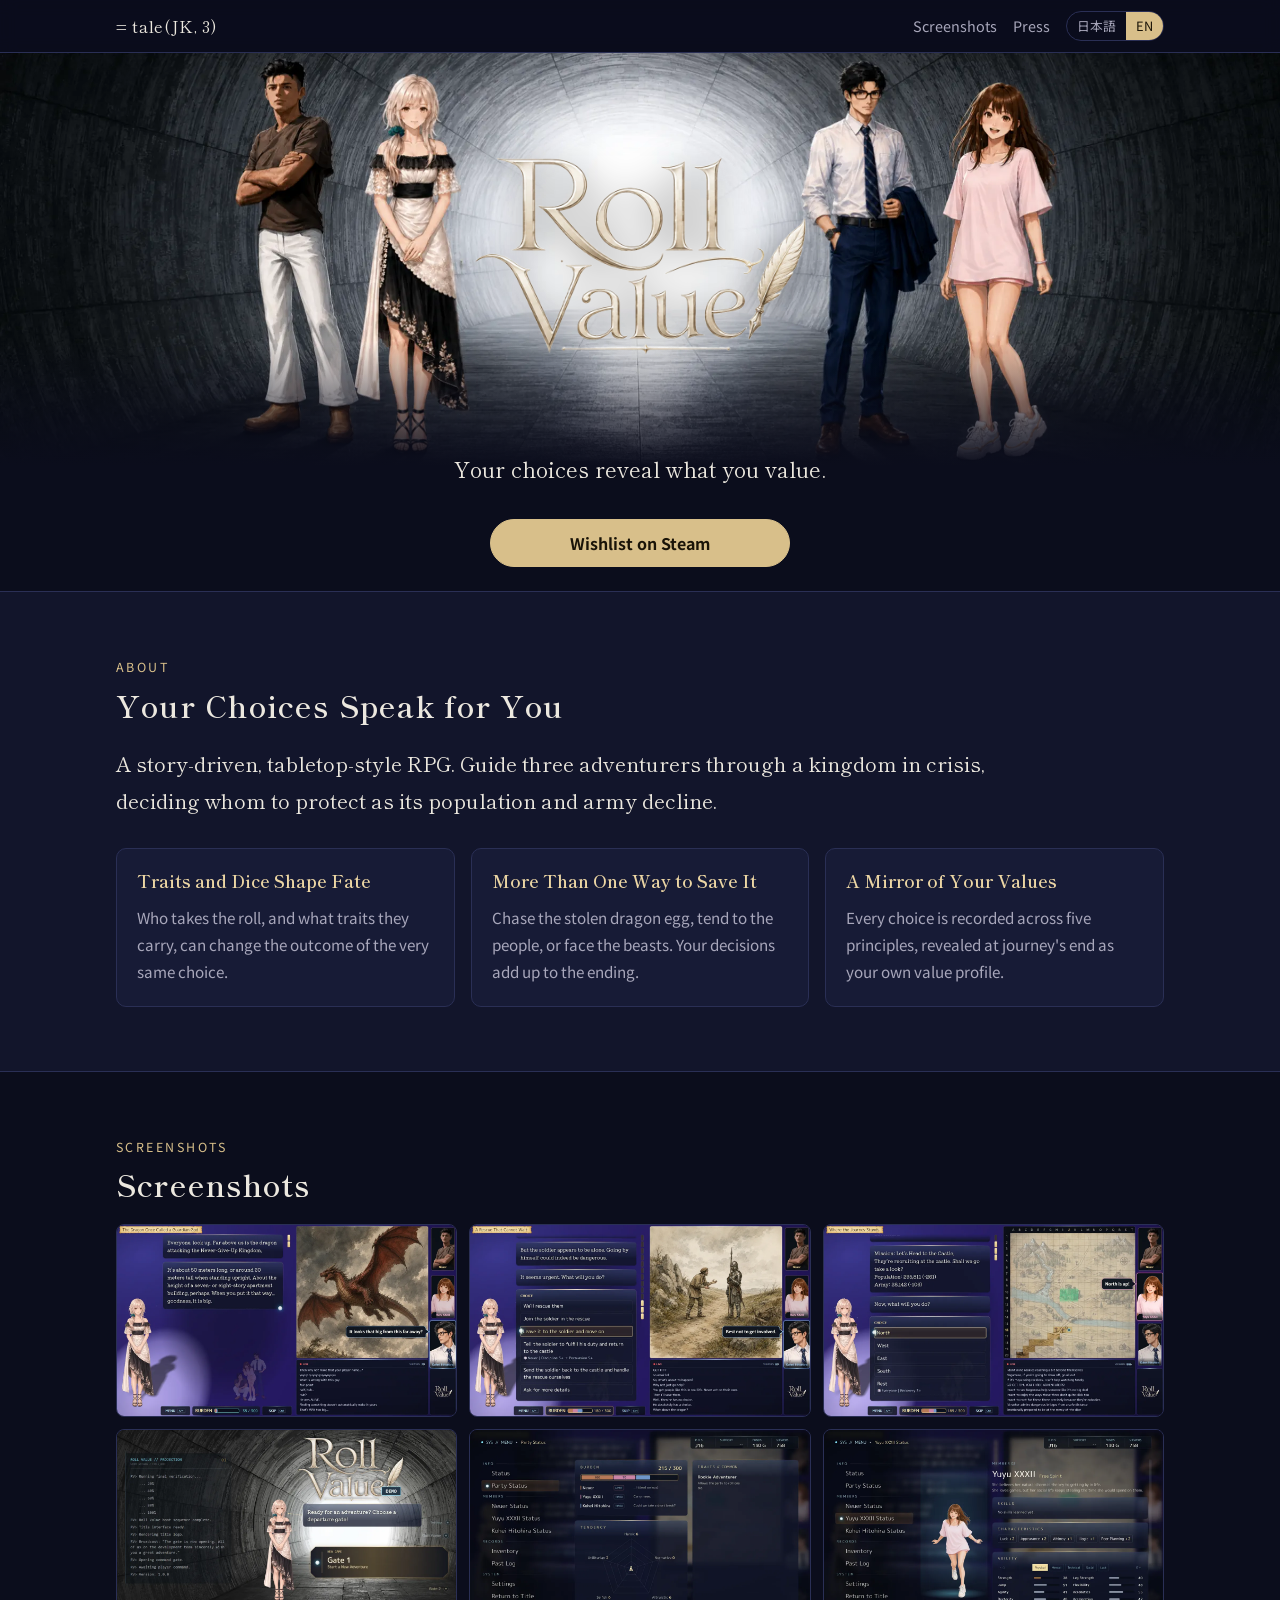
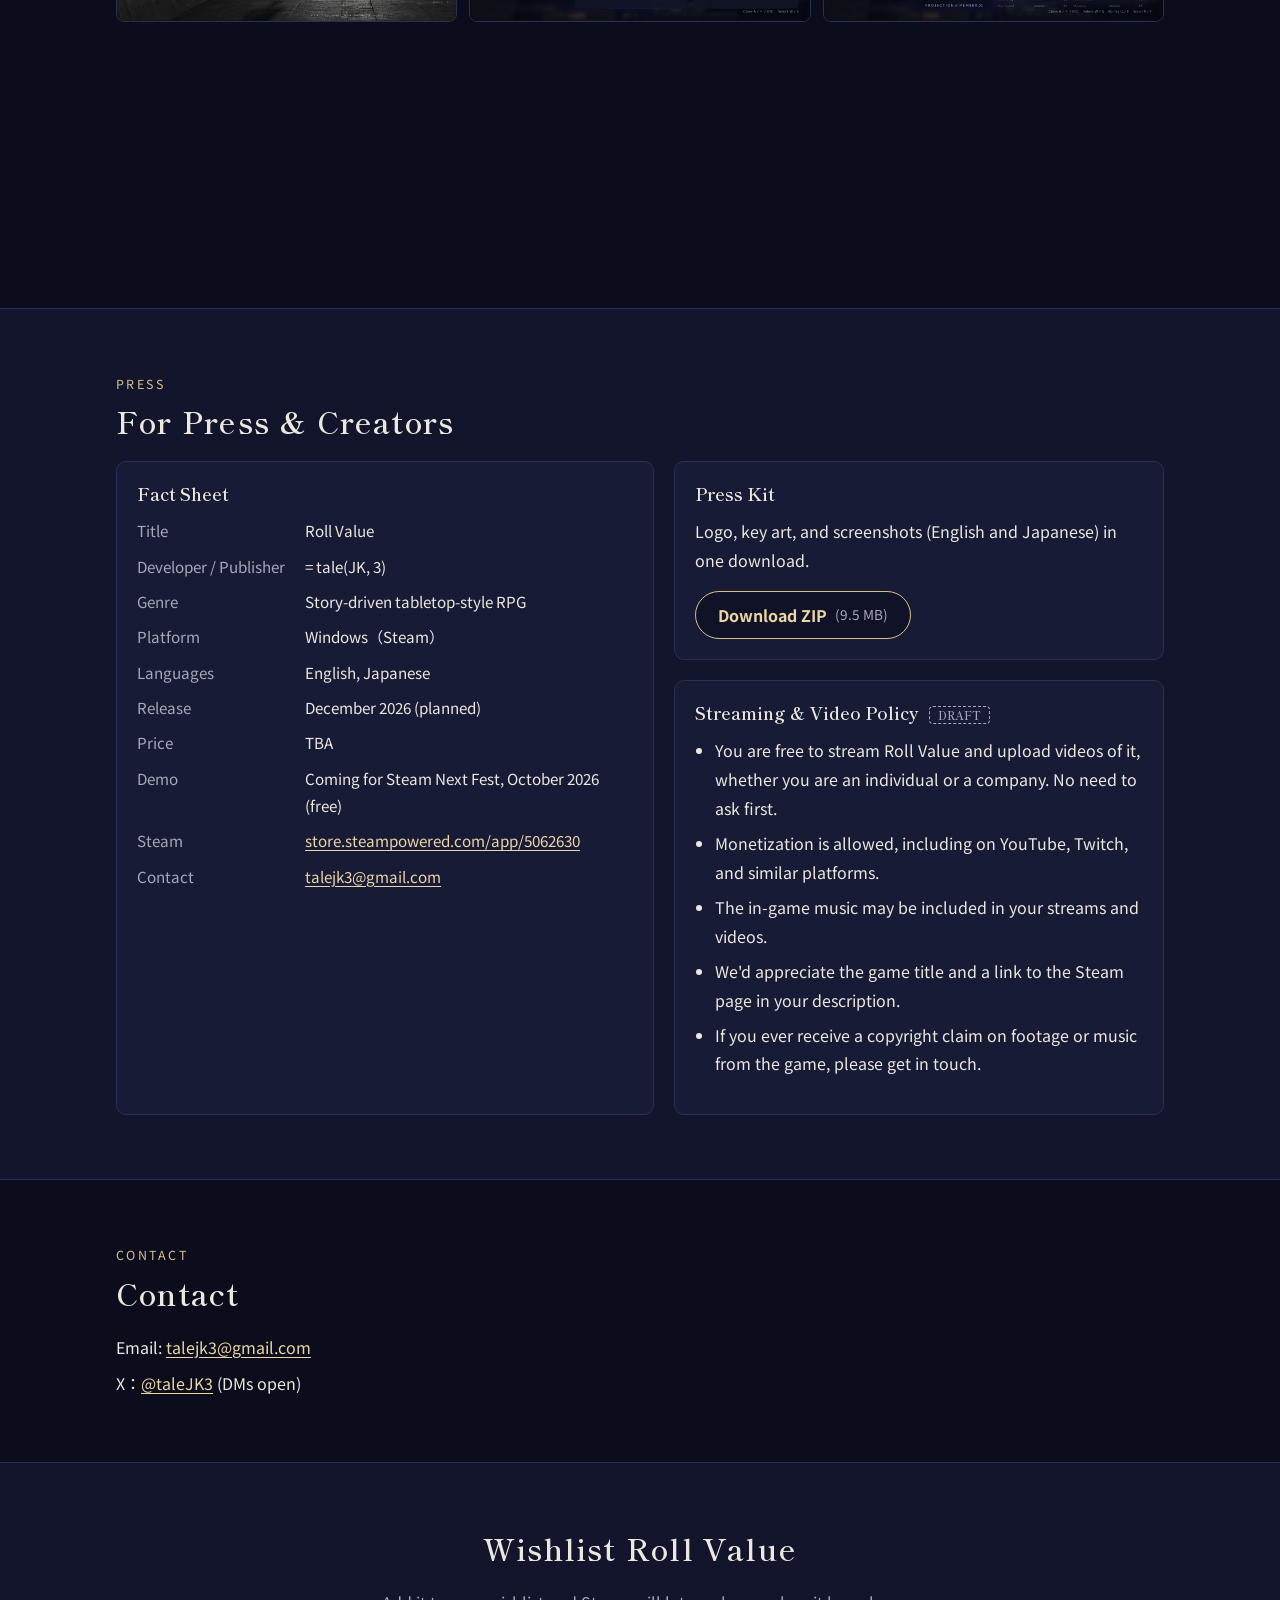
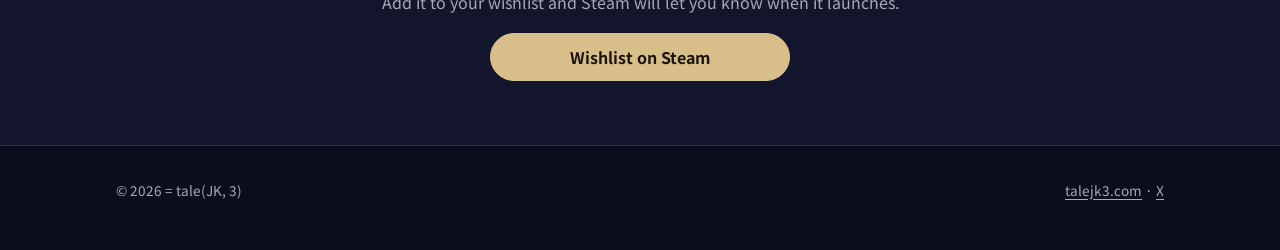
==== rollvalue/index.html @ a231488e "Add Roll Value page and turn the top page into a works index - /rollvalue/: hero with Steam CTAs (to" ====
<!doctype html>
<html lang="ja" data-lang="ja">
<head>
<meta charset="utf-8">
<meta name="viewport" content="width=device-width,initial-scale=1">
<title>Roll Value｜= tale(JK, 3)</title>
<meta name="description" content="選択は、あなたの価値観を映し出す。危機に瀕した王国で3人の冒険者を導く、物語重視のテーブルトップ風RPG。Steamでウィッシュリスト受付中。">
<link rel="canonical" href="https://talejk3.com/rollvalue/">

<link rel="icon" type="image/png" sizes="32x32" href="/favicon-32.png">
<link rel="icon" type="image/png" sizes="16x16" href="/favicon-16.png">

<meta property="og:title" content="Roll Value">
<meta property="og:description" content="選択は、あなたの価値観を映し出す。危機に瀕した王国で3人の冒険者を導く、物語重視のテーブルトップ風RPG。Steamでウィッシュリスト受付中。">
<meta property="og:type" content="website">
<meta property="og:url" content="https://talejk3.com/rollvalue/">
<meta property="og:site_name" content="= tale(JK, 3)">
<meta property="og:image" content="https://talejk3.com/rollvalue/img/og-rollvalue.jpg">
<meta property="og:image:width" content="1200">
<meta property="og:image:height" content="630">
<meta property="og:image:alt" content="Roll Value キーアート">
<meta property="og:locale" content="ja_JP">
<meta property="og:locale:alternate" content="en_US">
<meta name="twitter:card" content="summary_large_image">
<meta name="twitter:site" content="@taleJK3">
<meta name="twitter:image" content="https://talejk3.com/rollvalue/img/og-rollvalue.jpg">

<link rel="preconnect" href="https://fonts.googleapis.com">
<link rel="preconnect" href="https://fonts.gstatic.com" crossorigin>
<link rel="stylesheet" href="https://fonts.googleapis.com/css2?family=Noto+Sans+JP:wght@400;700&family=Shippori+Mincho:wght@600&display=swap">
<link rel="stylesheet" href="/assets/site.css">

<!-- ===== 変わりうる値はここだけで管理する ===== -->
<script>
window.SITE = {
  title: { ja: "Roll Value｜= tale(JK, 3)", en: "Roll Value | = tale(JK, 3)" },
  links: {
    steam: "https://store.steampowered.com/app/5062630/?utm_source=talejk3&utm_medium=web",
    widget: { ja: "https://store.steampowered.com/widget/5062630/?l=japanese", en: "https://store.steampowered.com/widget/5062630/?l=english" },
    x: "https://x.com/taleJK3",
    mail: "mailto:talejk3@gmail.com",
    presskit: "/rollvalue/presskit/RollValue_presskit.zip"
  },
  email: "talejk3@gmail.com",
  // 体験版をSteamで公開したら true にする（ボタンと案内文が切り替わる）
  demoLive: false,
  // Steam Next フェス（終了時刻を過ぎるとフェスの案内は自動で隠れる）
  fest: { start: "2026-10-19T10:00:00-07:00", end: "2026-10-26T10:00:00-07:00" },
  facts: {
    release: { ja: "2026年12月予定", en: "December 2026 (planned)" },
    price: { ja: "未定", en: "TBA" }
  }
};
</script>
<script src="/assets/site.js"></script>

<style>
  /* ---- ヒーロー ---- */
  .hero { position: relative; background: var(--bg); }
  .hero-art { position: relative; display: block; }
  .hero-art picture img { width: 100%; aspect-ratio: 1232 / 706; object-fit: cover; }
  .hero-art::after {
    content: ""; position: absolute; inset: auto 0 0 0; height: 30%;
    background: linear-gradient(to bottom, rgba(11,13,28,0), var(--bg));
    pointer-events: none;
  }
  .hero-logo { display: none; }
  .hero-body { position: relative; text-align: center; padding: 8px 0 24px; background: var(--bg); }
  .hero-tagline { font-family: var(--font-serif); font-size: clamp(1.05rem, .95rem + .6vw, 1.35rem); margin-bottom: 1.4em; }
  .hero-note { margin-top: 18px; font-size: .9rem; color: var(--muted); }
  .hero-note strong { color: var(--gold-strong); font-weight: 700; }

  @media (min-width: 760px) {
    .hero-art picture img { aspect-ratio: 3840 / 1240; }
    .hero-logo {
      display: block; position: absolute; left: 50%; top: 50%;
      width: min(26%, 340px); transform: translate(-50%, -52%);
      filter: drop-shadow(0 4px 18px rgba(0,0,0,.45));
    }
    .hero-body { margin-top: -24px; background: transparent; }
  }

  .hero + .section { padding-top: 8px; }

  /* ---- フェス ---- */
  .fest {
    display: grid; gap: 8px 24px; align-items: center;
    border: 1px solid var(--gold); background: linear-gradient(135deg, #1d2145, #141834);
  }
  @media (min-width: 760px) { .fest { grid-template-columns: 1fr auto; padding: 28px 32px; } }
  .fest h2 { margin-bottom: .2em; }
  .fest p { margin: 0; color: var(--muted); }
  .fest-period { color: var(--text) !important; font-weight: 700; font-size: 1.05rem; }
  .fest-badge {
    display: inline-block; font-size: .75rem; font-weight: 700; letter-spacing: .1em;
    padding: 0 10px; border-radius: 999px; background: var(--gold); color: var(--on-gold); margin-bottom: 6px;
  }
  .fest-badge[data-when] { display: none; }
  :root[data-fest="upcoming"] .fest-badge[data-when="upcoming"],
  :root[data-fest="live"] .fest-badge[data-when="live"] { display: inline-block; }

  /* ---- 特徴 ---- */
  .lead { font-family: var(--font-serif); font-size: clamp(1.1rem, 1rem + .5vw, 1.3rem); max-width: 46em; }
  .features { display: grid; gap: 16px; grid-template-columns: repeat(auto-fit, minmax(min(100%, 240px), 1fr)); margin-top: 28px; }
  .features h3 { color: var(--gold-strong); }
  .features p { margin: 0; color: var(--muted); font-size: .95rem; }

  /* ---- スクリーンショット ---- */
  .shots { display: grid; gap: 12px; grid-template-columns: repeat(auto-fill, minmax(min(100%, 300px), 1fr)); }
  .shots a { display: block; border-radius: 8px; overflow: hidden; border: 1px solid var(--line); }
  .shots a:hover { border-color: var(--gold); }
  .shots img { width: 100%; aspect-ratio: 16 / 9; object-fit: cover; }

  .widget { margin-top: 32px; }
  /* color-scheme を揃えないと、ダークなページでは iframe の背景が白く塗られる（角と下の白） */
  .widget iframe { display: block; width: 100%; max-width: 646px; height: 190px; border: 0; margin: 0 auto; color-scheme: normal; }
  /* Steamウィジェットは幅が固定で、スマホ幅では中で横スクロールになるため出さない（CTAで代替） */
  @media (max-width: 645px) { .widget { display: none; } }

  /* ---- プレス ---- */
  .press-grid { display: grid; gap: 20px; }
  @media (min-width: 900px) { .press-grid { grid-template-columns: 1.1fr 1fr; } }
  .facts { display: grid; grid-template-columns: max-content 1fr; gap: 8px 20px; margin: 0; font-size: .95rem; }
  .facts dt { color: var(--muted); }
  .facts dd { margin: 0; overflow-wrap: anywhere; }
  .guidelines ul { margin: 0 0 1em; padding-left: 1.2em; }
  .guidelines li { margin-bottom: .4em; }
  .draft-badge { font-size: .7rem; border: 1px dashed var(--muted); color: var(--muted); padding: 0 8px; border-radius: 4px; vertical-align: middle; margin-left: 6px; }
  .kit-size { color: var(--muted); font-size: .85rem; font-weight: 400; }
  .press-card h3 { margin-top: 0; }
  .press-card + .press-card { margin-top: 20px; }

  .contact-list { list-style: none; padding: 0; margin: 0; display: grid; gap: 8px; }

  .final-cta { text-align: center; }
  .final-cta p { color: var(--muted); }
</style>
</head>

<body>

<header class="site-header">
  <div class="wrap">
    <a class="brand" href="/">= tale(JK, 3)</a>
    <nav class="header-nav" aria-label="Page">
      <a class="nav-link" href="#screenshots"><span lang="ja">スクリーンショット</span><span lang="en">Screenshots</span></a>
      <a class="nav-link" href="#press"><span lang="ja">プレス</span><span lang="en">Press</span></a>
      <span class="lang-switch" role="group" aria-label="Language">
        <button type="button" data-set-lang="ja" aria-pressed="true">日本語</button>
        <button type="button" data-set-lang="en" aria-pressed="false">EN</button>
      </span>
    </nav>
  </div>
</header>

<main>

  <!-- ===== ヒーロー＋上部CTA ===== -->
  <section class="hero" aria-labelledby="title">
    <div class="hero-art">
      <picture>
        <source media="(min-width: 760px)" srcset="img/hero-2400.webp" width="2400" height="775">
        <img src="img/capsule.webp" width="1232" height="706" alt="" fetchpriority="high">
      </picture>
      <img class="hero-logo" src="img/logo.webp" width="800" height="480" alt="">
    </div>
    <div class="hero-body">
      <div class="wrap">
        <h1 id="title" class="visually-hidden">Roll Value</h1>
        <p class="hero-tagline">
          <span lang="ja">選択は、あなたの価値観を映し出す。</span>
          <span lang="en">Your choices reveal what you value.</span>
        </p>
        <div class="btn-row">
          <a class="btn btn-primary demo-live" href="https://store.steampowered.com/app/5062630/" data-href="links.steam" target="_blank" rel="noopener">
            <span lang="ja">体験版を今すぐプレイ</span><span lang="en">Play the Free Demo</span>
          </a>
          <a class="btn btn-secondary btn-wishlist" href="https://store.steampowered.com/app/5062630/" data-href="links.steam" target="_blank" rel="noopener">
            <span lang="ja">ウィッシュリストに追加</span><span lang="en">Wishlist on Steam</span>
          </a>
        </div>
        <p class="hero-note" data-fest>
          <strong>Steam Next Fest</strong><span lang="ja"> に参加します：</span><span lang="en">: </span><span data-fest-period></span>
        </p>
      </div>
    </div>
  </section>

  <!-- ===== Steam Next フェス ===== -->
  <section class="section" data-fest aria-labelledby="fest-title">
    <div class="wrap">
      <div class="card fest">
        <div>
          <span class="fest-badge" data-when="upcoming"><span lang="ja">開催予定</span><span lang="en">COMING UP</span></span>
          <span class="fest-badge" data-when="live"><span lang="ja">開催中</span><span lang="en">LIVE NOW</span></span>
          <h2 id="fest-title">Steam Next Fest</h2>
          <p class="fest-period" data-fest-period></p>
          <p class="demo-live">
            <span lang="ja">体験版は公開中です。フェス期間中も、Steamから無料でプレイできます。</span>
            <span lang="en">The free demo is out now on Steam and playable throughout the festival.</span>
          </p>
          <p class="demo-soon">
            <span lang="ja">フェス期間中は、Steamで体験版を無料でプレイできます。ウィッシュリストに追加してお待ちください。</span>
            <span lang="en">Play the free demo on Steam during the festival. Wishlist now so you don't miss it.</span>
          </p>
        </div>
        <a class="btn btn-primary demo-live" href="https://store.steampowered.com/app/5062630/" data-href="links.steam" target="_blank" rel="noopener">
          <span lang="ja">Steamで体験版をプレイ</span><span lang="en">Play the Demo on Steam</span>
        </a>
        <a class="btn btn-primary demo-soon" href="https://store.steampowered.com/app/5062630/" data-href="links.steam" target="_blank" rel="noopener">
          <span lang="ja">ウィッシュリストに追加</span><span lang="en">Wishlist on Steam</span>
        </a>
      </div>
    </div>
  </section>

  <!-- ===== 紹介・特徴（仮の文。ユーザーが書き換える） ===== -->
  <section class="section section-alt" id="about" aria-labelledby="about-title">
    <div class="wrap">
      <p class="eyebrow">About</p>
      <h2 id="about-title"><span lang="ja">選択が、あなたを語る</span><span lang="en">Your Choices Speak for You</span></h2>
      <p class="lead">
        <span lang="ja">危機に瀕した王国で、3人の冒険者の決断を導く物語重視のテーブルトップ風RPG。人口と兵力が失われていく中、誰を救い、何を優先するのか。</span>
        <span lang="en">A story-driven, tabletop-style RPG. Guide three adventurers through a kingdom in crisis, deciding whom to protect as its population and army decline.</span>
      </p>
      <div class="features">
        <div class="card">
          <h3><span lang="ja">特性とダイスが運命を変える</span><span lang="en">Traits and Dice Shape Fate</span></h3>
          <p>
            <span lang="ja">誰が挑むか、どんな特性を持つかで、同じ選択でも結果は変わります。</span>
            <span lang="en">Who takes the roll, and what traits they carry, can change the outcome of the very same choice.</span>
          </p>
        </div>
        <div class="card">
          <h3><span lang="ja">救い方はひとつではない</span><span lang="en">More Than One Way to Save It</span></h3>
          <p>
            <span lang="ja">竜の卵を追う王道だけでなく、民政や魔獣への対応も。積み重ねた判断が結末へつながります。</span>
            <span lang="en">Chase the stolen dragon egg, tend to the people, or face the beasts. Your decisions add up to the ending.</span>
          </p>
        </div>
        <div class="card">
          <h3><span lang="ja">あなたの価値観を映し出す</span><span lang="en">A Mirror of Your Values</span></h3>
          <p>
            <span lang="ja">選択は5つの行動原理として記録され、旅の終わりに価値観プロファイルが示されます。</span>
            <span lang="en">Every choice is recorded across five principles, revealed at journey's end as your own value profile.</span>
          </p>
        </div>
      </div>
    </div>
  </section>

  <!-- ===== スクリーンショット ===== -->
  <section class="section" id="screenshots" aria-labelledby="ss-title">
    <div class="wrap">
      <p class="eyebrow">Screenshots</p>
      <h2 id="ss-title"><span lang="ja">スクリーンショット</span><span lang="en">Screenshots</span></h2>
      <div class="shots">
        <a lang="ja" href="img/ss-01-jp.webp" target="_blank"><img src="img/ss-01-jp.webp" width="1280" height="720" loading="lazy" alt="進行画面：ドラゴンについて話すGM"></a>
        <a lang="en" href="img/ss-01-en.webp" target="_blank"><img src="img/ss-01-en.webp" width="1280" height="720" loading="lazy" alt="Gameplay: the GM describes a dragon"></a>
        <a lang="ja" href="img/ss-02-jp.webp" target="_blank"><img src="img/ss-02-jp.webp" width="1280" height="720" loading="lazy" alt="選択肢の画面"></a>
        <a lang="en" href="img/ss-02-en.webp" target="_blank"><img src="img/ss-02-en.webp" width="1280" height="720" loading="lazy" alt="Choosing an action"></a>
        <a lang="ja" href="img/ss-03-jp.webp" target="_blank"><img src="img/ss-03-jp.webp" width="1280" height="720" loading="lazy" alt="マップと移動先の選択"></a>
        <a lang="en" href="img/ss-03-en.webp" target="_blank"><img src="img/ss-03-en.webp" width="1280" height="720" loading="lazy" alt="Map and choosing where to go"></a>
        <a lang="ja" href="img/ss-06-jp.webp" target="_blank"><img src="img/ss-06-jp.webp" width="1280" height="720" loading="lazy" alt="タイトル画面"></a>
        <a lang="en" href="img/ss-06-en.webp" target="_blank"><img src="img/ss-06-en.webp" width="1280" height="720" loading="lazy" alt="Title screen"></a>
        <a lang="ja" href="img/ss-07-jp.webp" target="_blank"><img src="img/ss-07-jp.webp" width="1280" height="720" loading="lazy" alt="共通ステータス画面"></a>
        <a lang="en" href="img/ss-07-en.webp" target="_blank"><img src="img/ss-07-en.webp" width="1280" height="720" loading="lazy" alt="Party status screen"></a>
        <a lang="ja" href="img/ss-08-jp.webp" target="_blank"><img src="img/ss-08-jp.webp" width="1280" height="720" loading="lazy" alt="キャラクターのステータス画面"></a>
        <a lang="en" href="img/ss-08-en.webp" target="_blank"><img src="img/ss-08-en.webp" width="1280" height="720" loading="lazy" alt="Character status screen"></a>
      </div>

      <!-- トレーラーができたら、ここに埋め込む -->

      <div class="widget">
        <iframe src="https://store.steampowered.com/widget/5062630/?l=japanese" data-src="links.widget" title="Roll Value on Steam" loading="lazy"></iframe>
      </div>
    </div>
  </section>

  <!-- ===== プレス ===== -->
  <section class="section section-alt" id="press" aria-labelledby="press-title">
    <div class="wrap">
      <p class="eyebrow">Press</p>
      <h2 id="press-title"><span lang="ja">プレス・配信者の方へ</span><span lang="en">For Press &amp; Creators</span></h2>
      <div class="press-grid">

        <div class="card">
          <h3><span lang="ja">ファクトシート</span><span lang="en">Fact Sheet</span></h3>
          <dl class="facts">
            <dt><span lang="ja">タイトル</span><span lang="en">Title</span></dt>
            <dd>Roll Value</dd>
            <dt><span lang="ja">開発・販売</span><span lang="en">Developer / Publisher</span></dt>
            <dd>= tale(JK, 3)</dd>
            <dt><span lang="ja">ジャンル</span><span lang="en">Genre</span></dt>
            <dd><span lang="ja">物語重視のテーブルトップ風RPG</span><span lang="en">Story-driven tabletop-style RPG</span></dd>
            <dt><span lang="ja">対応OS</span><span lang="en">Platform</span></dt>
            <dd>Windows（Steam）</dd>
            <dt><span lang="ja">対応言語</span><span lang="en">Languages</span></dt>
            <dd><span lang="ja">日本語、英語</span><span lang="en">English, Japanese</span></dd>
            <dt><span lang="ja">発売時期</span><span lang="en">Release</span></dt>
            <dd data-k="facts.release">2026年12月予定</dd>
            <dt><span lang="ja">価格</span><span lang="en">Price</span></dt>
            <dd data-k="facts.price">未定</dd>
            <dt><span lang="ja">体験版</span><span lang="en">Demo</span></dt>
            <dd class="demo-live"><span lang="ja">Steamで配信中（無料）</span><span lang="en">Available now on Steam (free)</span></dd>
            <dd class="demo-soon"><span lang="ja">Steam Next フェス（2026年10月）に向けて公開予定（無料）</span><span lang="en">Coming for Steam Next Fest, October 2026 (free)</span></dd>
            <dt>Steam</dt>
            <dd><a href="https://store.steampowered.com/app/5062630/" data-href="links.steam" target="_blank" rel="noopener">store.steampowered.com/app/5062630</a></dd>
            <dt><span lang="ja">連絡先</span><span lang="en">Contact</span></dt>
            <dd><a href="mailto:talejk3@gmail.com" data-href="links.mail" data-k="email">talejk3@gmail.com</a></dd>
          </dl>
        </div>

        <div>
          <div class="card press-card">
            <h3><span lang="ja">プレスキット</span><span lang="en">Press Kit</span></h3>
            <p>
              <span lang="ja">ロゴ、キーアート、スクリーンショット（日本語・英語）をまとめてダウンロードできます。</span>
              <span lang="en">Logo, key art, and screenshots (English and Japanese) in one download.</span>
            </p>
            <a class="btn btn-secondary" href="/rollvalue/presskit/RollValue_presskit.zip" data-href="links.presskit" download>
              <span lang="ja">ZIPをダウンロード</span><span lang="en">Download ZIP</span>
              <span class="kit-size">(9.5 MB)</span>
            </a>
          </div>

          <!-- 仮の文：配信・動画ガイドライン。文言を確定したら draft-badge を消す -->
          <div class="card press-card guidelines">
            <h3>
              <span lang="ja">配信・動画のガイドライン</span><span lang="en">Streaming &amp; Video Policy</span>
              <span class="draft-badge">DRAFT</span>
            </h3>
            <ul lang="ja">
              <li>本作の配信・実況動画の投稿は、個人・法人を問わず自由に行えます。事前の連絡は不要です。</li>
              <li>収益化も可能です（YouTube、Twitch、ニコニコ動画などの収益化機能を含みます）。</li>
              <li>ゲーム内の音楽を含めて配信できます。</li>
              <li>概要欄などに、タイトル名とSteamストアへのリンクを記載していただけると嬉しいです。</li>
              <li>万一、本作の映像や音楽について権利の申し立てが届いた場合は、お手数ですがご連絡ください。</li>
            </ul>
            <ul lang="en">
              <li>You are free to stream Roll Value and upload videos of it, whether you are an individual or a company. No need to ask first.</li>
              <li>Monetization is allowed, including on YouTube, Twitch, and similar platforms.</li>
              <li>The in-game music may be included in your streams and videos.</li>
              <li>We'd appreciate the game title and a link to the Steam page in your description.</li>
              <li>If you ever receive a copyright claim on footage or music from the game, please get in touch.</li>
            </ul>
          </div>
        </div>

      </div>
    </div>
  </section>

  <!-- ===== 連絡先 ===== -->
  <section class="section" id="contact" aria-labelledby="contact-title">
    <div class="wrap">
      <p class="eyebrow">Contact</p>
      <h2 id="contact-title"><span lang="ja">お問い合わせ</span><span lang="en">Contact</span></h2>
      <ul class="contact-list">
        <li><span lang="ja">メール：</span><span lang="en">Email: </span><a href="mailto:talejk3@gmail.com" data-href="links.mail" data-k="email">talejk3@gmail.com</a></li>
        <li>X：<a href="https://x.com/taleJK3" data-href="links.x" target="_blank" rel="noopener">@taleJK3</a><span lang="ja">（DMも受け付けています）</span><span lang="en"> (DMs open)</span></li>
      </ul>
    </div>
  </section>

  <!-- ===== 下部CTA ===== -->
  <section class="section section-alt final-cta" aria-label="Steam">
    <div class="wrap">
      <h2 class="demo-live"><span lang="ja">体験版、配信中</span><span lang="en">Play the Demo Now</span></h2>
      <h2 class="demo-soon"><span lang="ja">ウィッシュリストで応援を</span><span lang="en">Wishlist Roll Value</span></h2>
      <p>
        <span lang="ja">ウィッシュリストに追加すると、発売時にSteamからお知らせが届きます。</span>
        <span lang="en">Add it to your wishlist and Steam will let you know when it launches.</span>
      </p>
      <div class="btn-row">
        <a class="btn btn-primary demo-live" href="https://store.steampowered.com/app/5062630/" data-href="links.steam" target="_blank" rel="noopener">
          <span lang="ja">体験版を今すぐプレイ</span><span lang="en">Play the Free Demo</span>
        </a>
        <a class="btn btn-secondary btn-wishlist" href="https://store.steampowered.com/app/5062630/" data-href="links.steam" target="_blank" rel="noopener">
          <span lang="ja">ウィッシュリストに追加</span><span lang="en">Wishlist on Steam</span>
        </a>
      </div>
    </div>
  </section>

</main>

<footer class="footer">
  <div class="wrap">
    <span>© <span id="year">2026</span> = tale(JK, 3)</span>
    <span><a href="/">talejk3.com</a> · <a href="https://x.com/taleJK3" target="_blank" rel="noopener">X</a></span>
  </div>
</footer>

</body>
</html>
---- assets/site.css ----
/* = tale(JK, 3) 共通スタイル（/ と /rollvalue/ で共有） */

:root {
  --bg: #0b0d1c;
  --bg-2: #12152b;
  --surface: #171b36;
  --line: #2a2f55;
  --text: #ece8df;
  --muted: #a8a7bb;
  --gold: #d8bf8a;
  --gold-strong: #ecd6a4;
  --on-gold: #1a1408;
  --focus: #9fc4ff;
  --radius: 10px;
  --wrap: 1080px;
  --gutter: 16px;
  --font-sans: "Noto Sans JP", system-ui, -apple-system, "Segoe UI", "Hiragino Sans", "Yu Gothic UI", sans-serif;
  --font-serif: "Shippori Mincho", "Cormorant Garamond", "Yu Mincho", serif;
  color-scheme: dark;
}

*, *::before, *::after { box-sizing: border-box; }

html { -webkit-text-size-adjust: 100%; }

body {
  margin: 0;
  background: var(--bg);
  color: var(--text);
  font-family: var(--font-sans);
  font-size: 16px;
  line-height: 1.8;
  overflow-x: hidden;
}

img { max-width: 100%; height: auto; display: block; }

a { color: var(--gold-strong); text-underline-offset: 3px; }
a:hover { color: #fff; }
:focus-visible { outline: 2px solid var(--focus); outline-offset: 3px; border-radius: 4px; }

h1, h2, h3 { font-family: var(--font-serif); font-weight: 600; line-height: 1.4; margin: 0 0 .6em; }
h2 { font-size: clamp(1.4rem, 1.1rem + 1.2vw, 1.9rem); letter-spacing: .04em; }
h3 { font-size: 1.1rem; }
p { margin: 0 0 1em; }

.wrap { width: 100%; max-width: var(--wrap); margin: 0 auto; padding: 0 var(--gutter); }

.visually-hidden {
  position: absolute !important; width: 1px; height: 1px; overflow: hidden;
  clip: rect(0 0 0 0); white-space: nowrap;
}

/* ---- 言語切り替え：html[data-lang] と一致しない言語を隠す ---- */
:root[data-lang="ja"] [lang="en"]:not(html),
:root[data-lang="en"] [lang="ja"]:not(html) { display: none !important; }

/* ---- 体験版の公開状態：window.SITE.demoLive で切り替え（JSなしでは公開前の表示） ---- */
:root:not([data-demo="live"]) .demo-live,
:root[data-demo="live"] .demo-soon { display: none !important; }
:root:not([data-demo="live"]) .btn-wishlist { background: var(--gold); color: var(--on-gold); }
:root:not([data-demo="live"]) .btn-wishlist:hover { background: var(--gold-strong); color: var(--on-gold); }

/* ---- ヘッダー ---- */
.site-header {
  position: sticky; top: 0; z-index: 10;
  background: rgba(11, 13, 28, .86);
  backdrop-filter: blur(8px);
  border-bottom: 1px solid var(--line);
}
.site-header .wrap { display: flex; align-items: center; justify-content: space-between; gap: 12px; min-height: 52px; }
.brand { font-family: var(--font-serif); font-size: 1.05rem; color: var(--text); text-decoration: none; letter-spacing: .04em; white-space: nowrap; }
.brand:hover { color: var(--gold-strong); }
.header-nav { display: flex; align-items: center; gap: 4px 16px; flex-wrap: wrap; justify-content: flex-end; font-size: .9rem; }
.header-nav a { color: var(--muted); text-decoration: none; }
.header-nav a:hover { color: var(--text); }
@media (max-width: 480px) { .header-nav .nav-link { display: none; } }

.lang-switch { display: inline-flex; border: 1px solid var(--line); border-radius: 999px; overflow: hidden; }
.lang-switch button {
  appearance: none; border: 0; background: transparent; color: var(--muted);
  font: inherit; font-size: .8rem; padding: 2px 10px; cursor: pointer; line-height: 1.8;
}
.lang-switch button[aria-pressed="true"] { background: var(--gold); color: var(--on-gold); }

/* ---- ボタン ---- */
.btn {
  display: inline-flex; align-items: center; justify-content: center; gap: .5em;
  min-height: 48px; padding: 10px 22px; border-radius: 999px;
  font-weight: 700; text-decoration: none; text-align: center; line-height: 1.4;
  border: 1px solid var(--gold); transition: background .15s, color .15s, transform .15s;
}
.btn:hover { transform: translateY(-1px); }
.btn-primary { background: var(--gold); color: var(--on-gold); }
.btn-primary:hover { background: var(--gold-strong); color: var(--on-gold); }
.btn-secondary { background: rgba(11, 13, 28, .55); color: var(--gold-strong); }
.btn-secondary:hover { background: var(--surface); color: #fff; }
.btn-row { display: flex; flex-wrap: wrap; gap: 12px; justify-content: center; }
.btn-row .btn { flex: 1 1 220px; max-width: 300px; }

/* ---- セクション ---- */
.section { padding: 64px 0; }
.section + .section { border-top: 1px solid var(--line); }
.section-alt { background: var(--bg-2); }
.eyebrow { font-size: .78rem; letter-spacing: .2em; text-transform: uppercase; color: var(--gold); margin-bottom: .4em; }

.card {
  background: var(--surface); border: 1px solid var(--line); border-radius: var(--radius);
  padding: 20px;
}

.footer { padding: 32px 0 48px; color: var(--muted); font-size: .85rem; border-top: 1px solid var(--line); }
.footer .wrap { display: flex; flex-wrap: wrap; justify-content: space-between; gap: 8px 24px; }
.footer a { color: var(--muted); }

/* ---- トップ：作品カード ---- */
.brand-hero { padding: 72px 0 40px; text-align: center; }
.brand-hero h1 { font-size: clamp(2rem, 1.4rem + 3vw, 3.2rem); letter-spacing: .06em; margin-bottom: .2em; }
.brand-hero p { color: var(--muted); }

.works { display: grid; grid-template-columns: repeat(auto-fill, minmax(min(100%, 320px), 1fr)); gap: 20px; padding-bottom: 72px; }
.work-card {
  display: block; text-decoration: none; color: var(--text);
  background: var(--surface); border: 1px solid var(--line); border-radius: var(--radius); overflow: hidden;
  transition: border-color .15s, transform .15s;
}
.work-card:hover { border-color: var(--gold); transform: translateY(-2px); color: var(--text); }
.work-card img { width: 100%; aspect-ratio: 1232 / 706; object-fit: cover; }
.work-card .body { padding: 16px 20px 20px; }
.work-card h2 { font-size: 1.3rem; margin-bottom: .3em; }
.work-card p { color: var(--muted); font-size: .92rem; margin: 0; }
.tag { display: inline-block; font-size: .75rem; padding: 0 10px; border-radius: 999px; border: 1px solid var(--gold); color: var(--gold-strong); margin-bottom: 8px; }
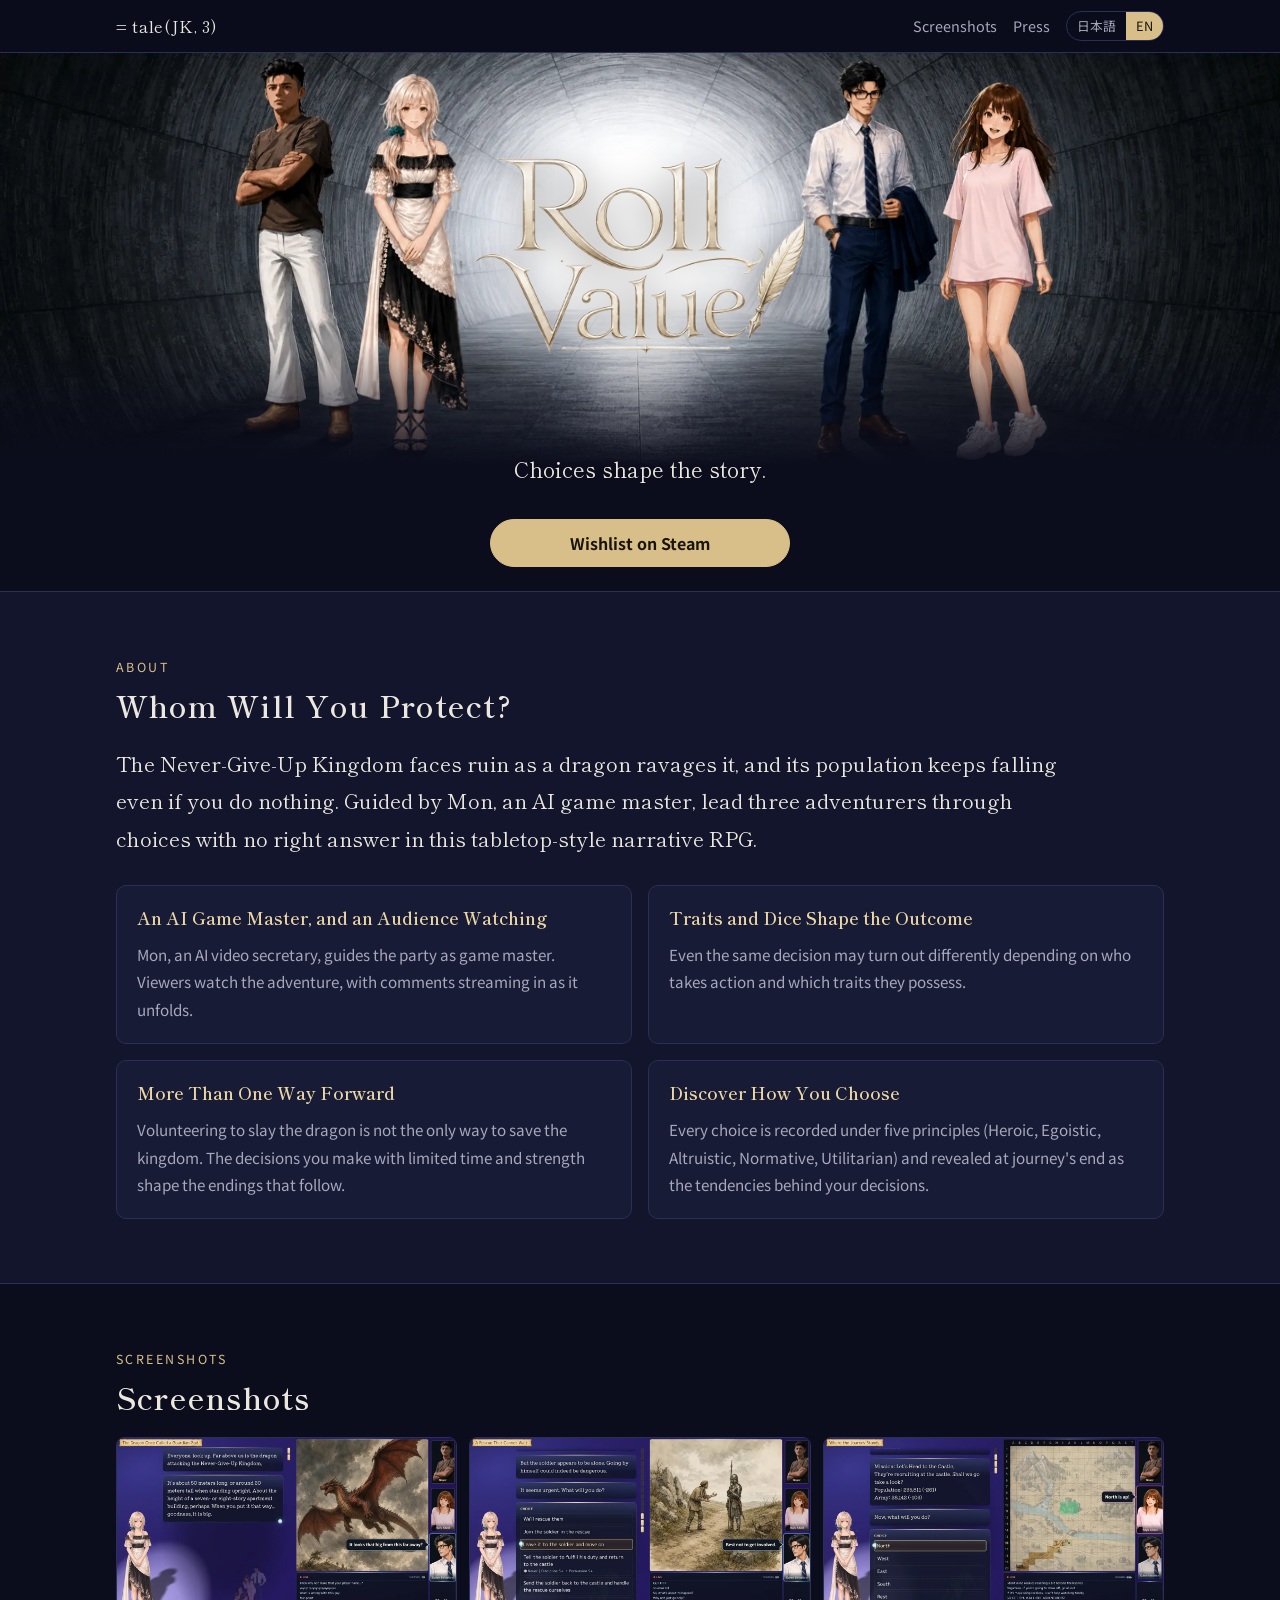
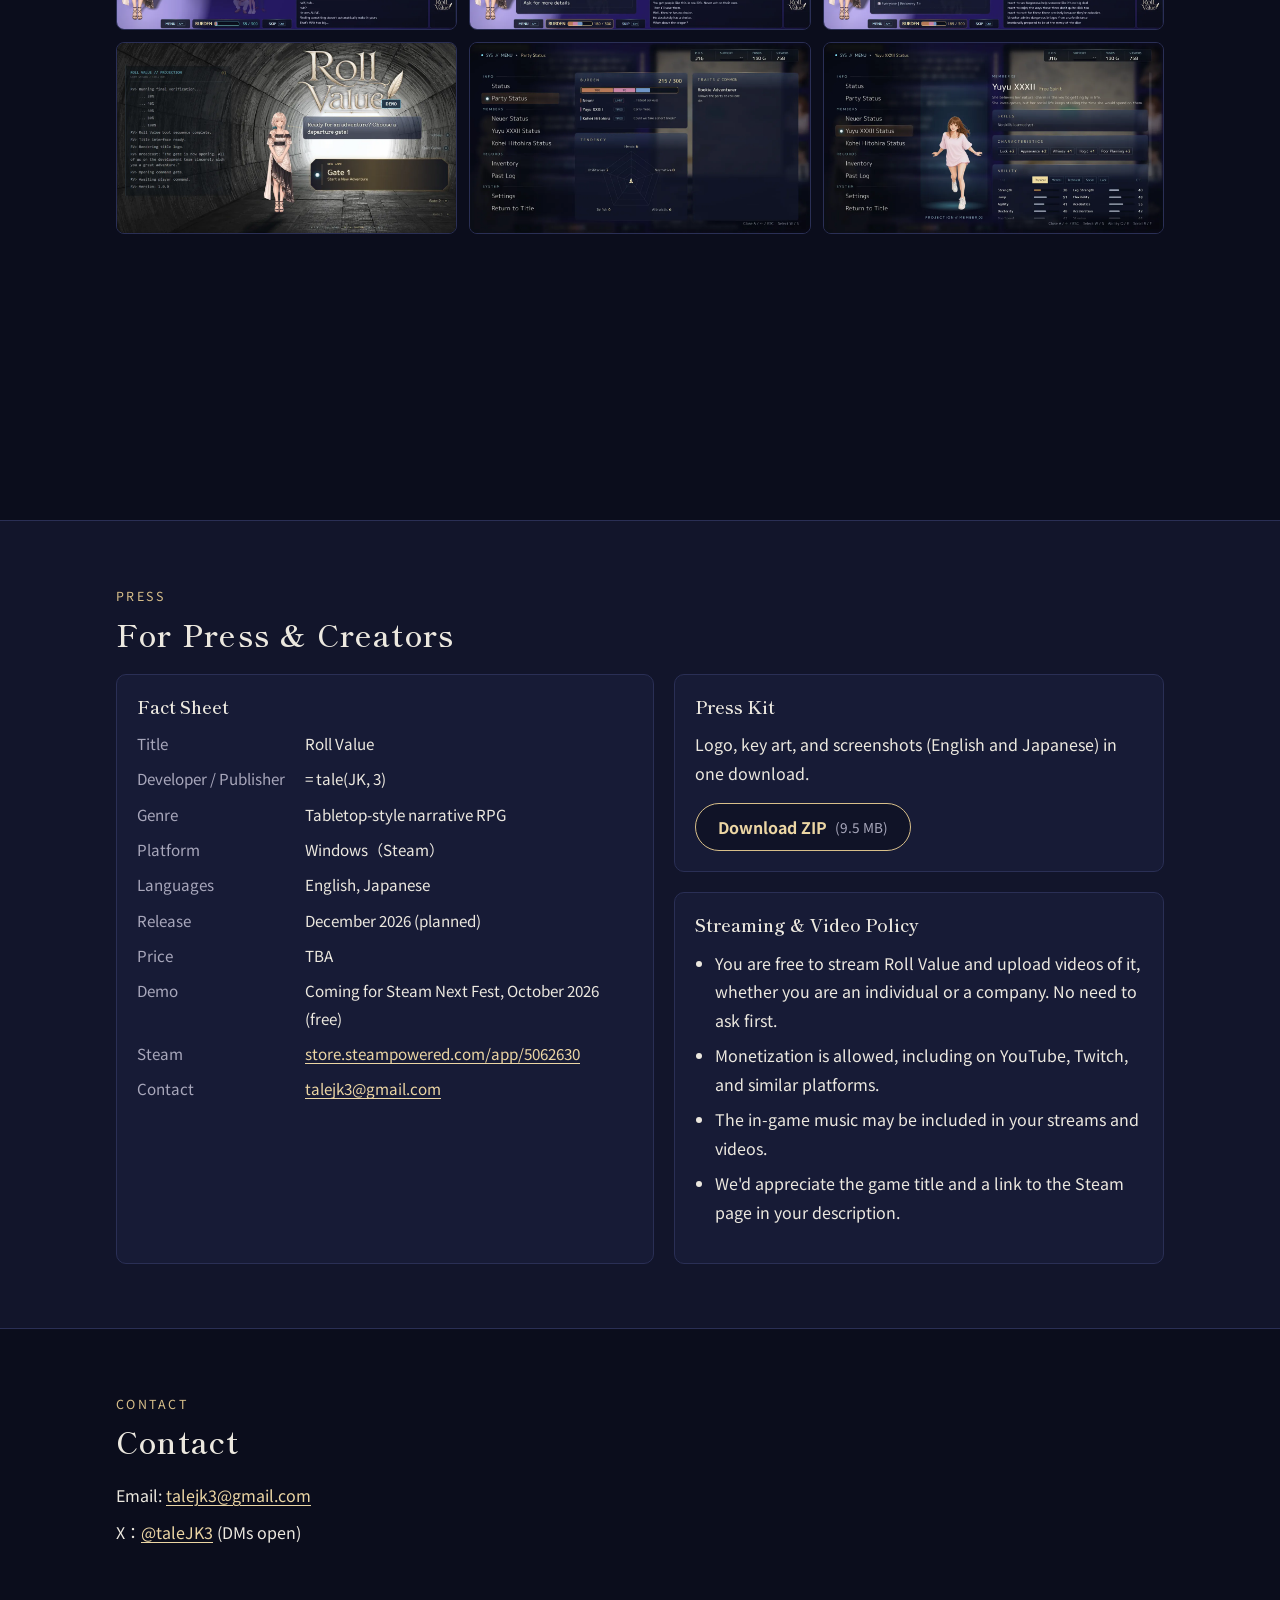
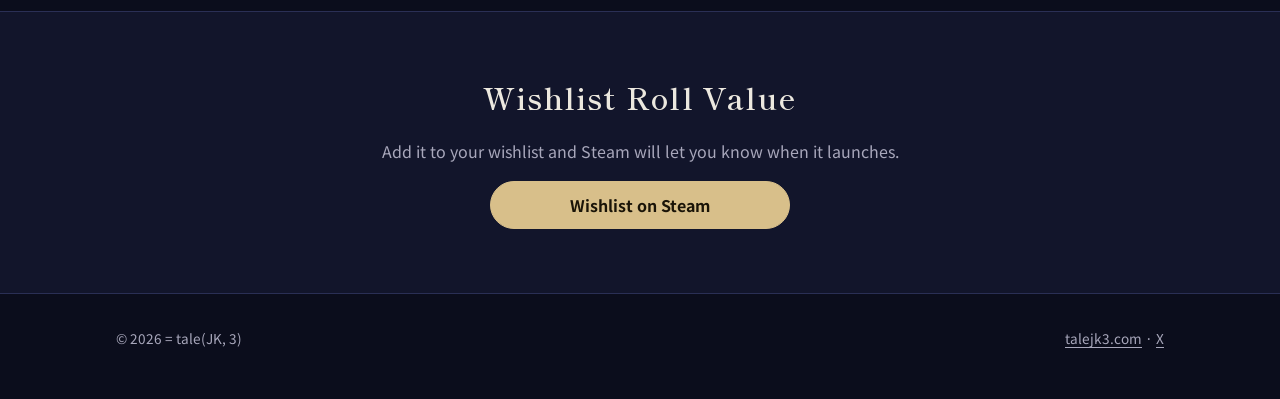
==== commit c801af6c: "Match Roll Value copy to the updated Steam store text - Tagline, About lead, and four feature cards " ====
--- a/rollvalue/index.html
+++ b/rollvalue/index.html
@@ -4,14 +4,14 @@
 <meta charset="utf-8">
 <meta name="viewport" content="width=device-width,initial-scale=1">
 <title>Roll Value｜= tale(JK, 3)</title>
-<meta name="description" content="選択は、あなたの価値観を映し出す。危機に瀕した王国で3人の冒険者を導く、物語重視のテーブルトップ風RPG。Steamでウィッシュリスト受付中。">
+<meta name="description" content="ドラゴンの襲来で滅亡の危機にある王国。AIゲームマスター・モンの案内で、3人の冒険者を導こう。テーブルトップ風の物語RPG。Steamでウィッシュリスト受付中。">
 <link rel="canonical" href="https://talejk3.com/rollvalue/">
 
 <link rel="icon" type="image/png" sizes="32x32" href="/favicon-32.png">
 <link rel="icon" type="image/png" sizes="16x16" href="/favicon-16.png">
 
 <meta property="og:title" content="Roll Value">
-<meta property="og:description" content="選択は、あなたの価値観を映し出す。危機に瀕した王国で3人の冒険者を導く、物語重視のテーブルトップ風RPG。Steamでウィッシュリスト受付中。">
+<meta property="og:description" content="ドラゴンの襲来で滅亡の危機にある王国。AIゲームマスター・モンの案内で、3人の冒険者を導こう。テーブルトップ風の物語RPG。Steamでウィッシュリスト受付中。">
 <meta property="og:type" content="website">
 <meta property="og:url" content="https://talejk3.com/rollvalue/">
 <meta property="og:site_name" content="= tale(JK, 3)">
@@ -101,7 +101,7 @@
 
   /* ---- 特徴 ---- */
   .lead { font-family: var(--font-serif); font-size: clamp(1.1rem, 1rem + .5vw, 1.3rem); max-width: 46em; }
-  .features { display: grid; gap: 16px; grid-template-columns: repeat(auto-fit, minmax(min(100%, 240px), 1fr)); margin-top: 28px; }
+  .features { display: grid; gap: 16px; grid-template-columns: repeat(auto-fit, minmax(min(100%, 400px), 1fr)); margin-top: 28px; }
   .features h3 { color: var(--gold-strong); }
   .features p { margin: 0; color: var(--muted); font-size: .95rem; }
 
@@ -125,7 +125,6 @@
   .facts dd { margin: 0; overflow-wrap: anywhere; }
   .guidelines ul { margin: 0 0 1em; padding-left: 1.2em; }
   .guidelines li { margin-bottom: .4em; }
-  .draft-badge { font-size: .7rem; border: 1px dashed var(--muted); color: var(--muted); padding: 0 8px; border-radius: 4px; vertical-align: middle; margin-left: 6px; }
   .kit-size { color: var(--muted); font-size: .85rem; font-weight: 400; }
   .press-card h3 { margin-top: 0; }
   .press-card + .press-card { margin-top: 20px; }
@@ -168,8 +167,8 @@
       <div class="wrap">
         <h1 id="title" class="visually-hidden">Roll Value</h1>
         <p class="hero-tagline">
-          <span lang="ja">選択は、あなたの価値観を映し出す。</span>
-          <span lang="en">Your choices reveal what you value.</span>
+          <span lang="ja">選択が、物語を分ける。</span>
+          <span lang="en">Choices shape the story.</span>
         </p>
         <div class="btn-row">
           <a class="btn btn-primary demo-live" href="https://store.steampowered.com/app/5062630/" data-href="links.steam" target="_blank" rel="noopener">
@@ -214,35 +213,42 @@
     </div>
   </section>
 
-  <!-- ===== 紹介・特徴（仮の文。ユーザーが書き換える） ===== -->
+  <!-- ===== 紹介・特徴（Steamストアの説明文に合わせる） ===== -->
   <section class="section section-alt" id="about" aria-labelledby="about-title">
     <div class="wrap">
       <p class="eyebrow">About</p>
-      <h2 id="about-title"><span lang="ja">選択が、あなたを語る</span><span lang="en">Your Choices Speak for You</span></h2>
+      <h2 id="about-title"><span lang="ja">誰を守り、何を優先するか</span><span lang="en">Whom Will You Protect?</span></h2>
       <p class="lead">
-        <span lang="ja">危機に瀕した王国で、3人の冒険者の決断を導く物語重視のテーブルトップ風RPG。人口と兵力が失われていく中、誰を救い、何を優先するのか。</span>
-        <span lang="en">A story-driven, tabletop-style RPG. Guide three adventurers through a kingdom in crisis, deciding whom to protect as its population and army decline.</span>
+        <span lang="ja">ドラゴンの襲来で滅亡の危機にあるネバギブ国。何もしなくても、国の人口は減っていきます。AIゲームマスター・モンの案内で3人の冒険者の決断を導く、テーブルトップ風の物語RPGです。</span>
+        <span lang="en">The Never-Give-Up Kingdom faces ruin as a dragon ravages it, and its population keeps falling even if you do nothing. Guided by Mon, an AI game master, lead three adventurers through choices with no right answer in this tabletop-style narrative RPG.</span>
       </p>
       <div class="features">
         <div class="card">
-          <h3><span lang="ja">特性とダイスが運命を変える</span><span lang="en">Traits and Dice Shape Fate</span></h3>
+          <h3><span lang="ja">AIゲームマスターと、見守る視聴者</span><span lang="en">An AI Game Master, and an Audience Watching</span></h3>
           <p>
-            <span lang="ja">誰が挑むか、どんな特性を持つかで、同じ選択でも結果は変わります。</span>
-            <span lang="en">Who takes the roll, and what traits they carry, can change the outcome of the very same choice.</span>
-          </p>
-        </div>
-        <div class="card">
-          <h3><span lang="ja">救い方はひとつではない</span><span lang="en">More Than One Way to Save It</span></h3>
+            <span lang="ja">冒険を案内するのは、AI映像秘書のモン。冒険の様子は視聴者に見守られ、コメントが次々と流れていきます。</span>
+            <span lang="en">Mon, an AI video secretary, guides the party as game master. Viewers watch the adventure, with comments streaming in as it unfolds.</span>
+          </p>
+        </div>
+        <div class="card">
+          <h3><span lang="ja">特性とダイスが結果を変える</span><span lang="en">Traits and Dice Shape the Outcome</span></h3>
           <p>
-            <span lang="ja">竜の卵を追う王道だけでなく、民政や魔獣への対応も。積み重ねた判断が結末へつながります。</span>
-            <span lang="en">Chase the stolen dragon egg, tend to the people, or face the beasts. Your decisions add up to the ending.</span>
-          </p>
-        </div>
-        <div class="card">
-          <h3><span lang="ja">あなたの価値観を映し出す</span><span lang="en">A Mirror of Your Values</span></h3>
+            <span lang="ja">同じ選択肢でも、誰が挑むか、どんな特性を持っているかによって、結果は同じとは限りません。</span>
+            <span lang="en">Even the same decision may turn out differently depending on who takes action and which traits they possess.</span>
+          </p>
+        </div>
+        <div class="card">
+          <h3><span lang="ja">道は一つではない</span><span lang="en">More Than One Way Forward</span></h3>
           <p>
-            <span lang="ja">選択は5つの行動原理として記録され、旅の終わりに価値観プロファイルが示されます。</span>
-            <span lang="en">Every choice is recorded across five principles, revealed at journey's end as your own value profile.</span>
+            <span lang="ja">ドラゴン討伐に名乗りを上げるだけが、王国を救う道ではありません。限られた時間と戦力の中で積み重ねた判断が、結末へつながります。</span>
+            <span lang="en">Volunteering to slay the dragon is not the only way to save the kingdom. The decisions you make with limited time and strength shape the endings that follow.</span>
+          </p>
+        </div>
+        <div class="card">
+          <h3><span lang="ja">あなたの選び方を映し出す</span><span lang="en">Discover How You Choose</span></h3>
+          <p>
+            <span lang="ja">選択は5つの行動原理（英雄的・利己的・利他的・規範的・功利的）として記録され、旅の終わりに選択の傾向として示されます。</span>
+            <span lang="en">Every choice is recorded under five principles (Heroic, Egoistic, Altruistic, Normative, Utilitarian) and revealed at journey's end as the tendencies behind your decisions.</span>
           </p>
         </div>
       </div>
@@ -255,8 +261,8 @@
       <p class="eyebrow">Screenshots</p>
       <h2 id="ss-title"><span lang="ja">スクリーンショット</span><span lang="en">Screenshots</span></h2>
       <div class="shots">
-        <a lang="ja" href="img/ss-01-jp.webp" target="_blank"><img src="img/ss-01-jp.webp" width="1280" height="720" loading="lazy" alt="進行画面：ドラゴンについて話すGM"></a>
-        <a lang="en" href="img/ss-01-en.webp" target="_blank"><img src="img/ss-01-en.webp" width="1280" height="720" loading="lazy" alt="Gameplay: the GM describes a dragon"></a>
+        <a lang="ja" href="img/ss-01-jp.webp" target="_blank"><img src="img/ss-01-jp.webp" width="1280" height="720" loading="lazy" alt="進行画面：ゲームマスターのモンがドラゴンについて話す"></a>
+        <a lang="en" href="img/ss-01-en.webp" target="_blank"><img src="img/ss-01-en.webp" width="1280" height="720" loading="lazy" alt="Gameplay: Mon, the game master, describes a dragon"></a>
         <a lang="ja" href="img/ss-02-jp.webp" target="_blank"><img src="img/ss-02-jp.webp" width="1280" height="720" loading="lazy" alt="選択肢の画面"></a>
         <a lang="en" href="img/ss-02-en.webp" target="_blank"><img src="img/ss-02-en.webp" width="1280" height="720" loading="lazy" alt="Choosing an action"></a>
         <a lang="ja" href="img/ss-03-jp.webp" target="_blank"><img src="img/ss-03-jp.webp" width="1280" height="720" loading="lazy" alt="マップと移動先の選択"></a>
@@ -292,7 +298,7 @@
             <dt><span lang="ja">開発・販売</span><span lang="en">Developer / Publisher</span></dt>
             <dd>= tale(JK, 3)</dd>
             <dt><span lang="ja">ジャンル</span><span lang="en">Genre</span></dt>
-            <dd><span lang="ja">物語重視のテーブルトップ風RPG</span><span lang="en">Story-driven tabletop-style RPG</span></dd>
+            <dd><span lang="ja">テーブルトップ風の物語RPG</span><span lang="en">Tabletop-style narrative RPG</span></dd>
             <dt><span lang="ja">対応OS</span><span lang="en">Platform</span></dt>
             <dd>Windows（Steam）</dd>
             <dt><span lang="ja">対応言語</span><span lang="en">Languages</span></dt>
@@ -324,25 +330,21 @@
             </a>
           </div>
 
-          <!-- 仮の文：配信・動画ガイドライン。文言を確定したら draft-badge を消す -->
           <div class="card press-card guidelines">
             <h3>
               <span lang="ja">配信・動画のガイドライン</span><span lang="en">Streaming &amp; Video Policy</span>
-              <span class="draft-badge">DRAFT</span>
             </h3>
             <ul lang="ja">
               <li>本作の配信・実況動画の投稿は、個人・法人を問わず自由に行えます。事前の連絡は不要です。</li>
               <li>収益化も可能です（YouTube、Twitch、ニコニコ動画などの収益化機能を含みます）。</li>
               <li>ゲーム内の音楽を含めて配信できます。</li>
               <li>概要欄などに、タイトル名とSteamストアへのリンクを記載していただけると嬉しいです。</li>
-              <li>万一、本作の映像や音楽について権利の申し立てが届いた場合は、お手数ですがご連絡ください。</li>
             </ul>
             <ul lang="en">
               <li>You are free to stream Roll Value and upload videos of it, whether you are an individual or a company. No need to ask first.</li>
               <li>Monetization is allowed, including on YouTube, Twitch, and similar platforms.</li>
               <li>The in-game music may be included in your streams and videos.</li>
               <li>We'd appreciate the game title and a link to the Steam page in your description.</li>
-              <li>If you ever receive a copyright claim on footage or music from the game, please get in touch.</li>
             </ul>
           </div>
         </div>
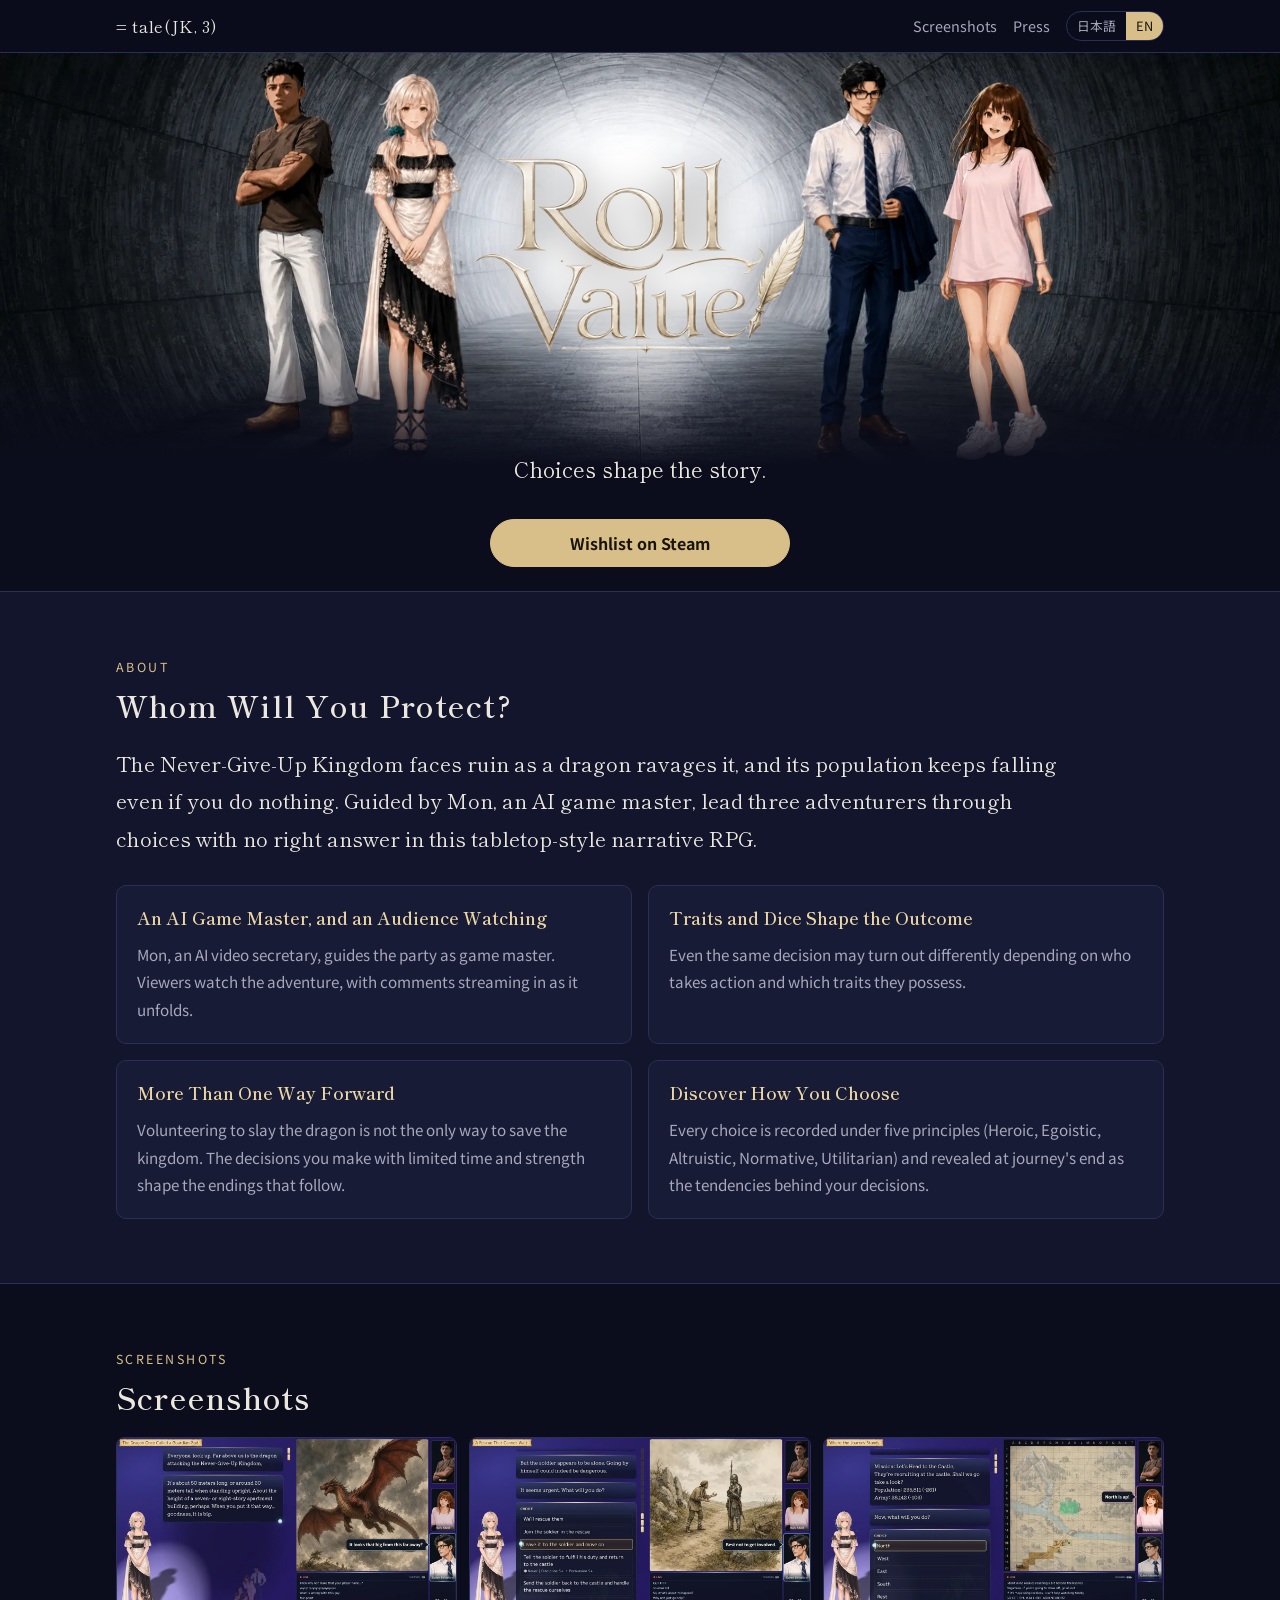
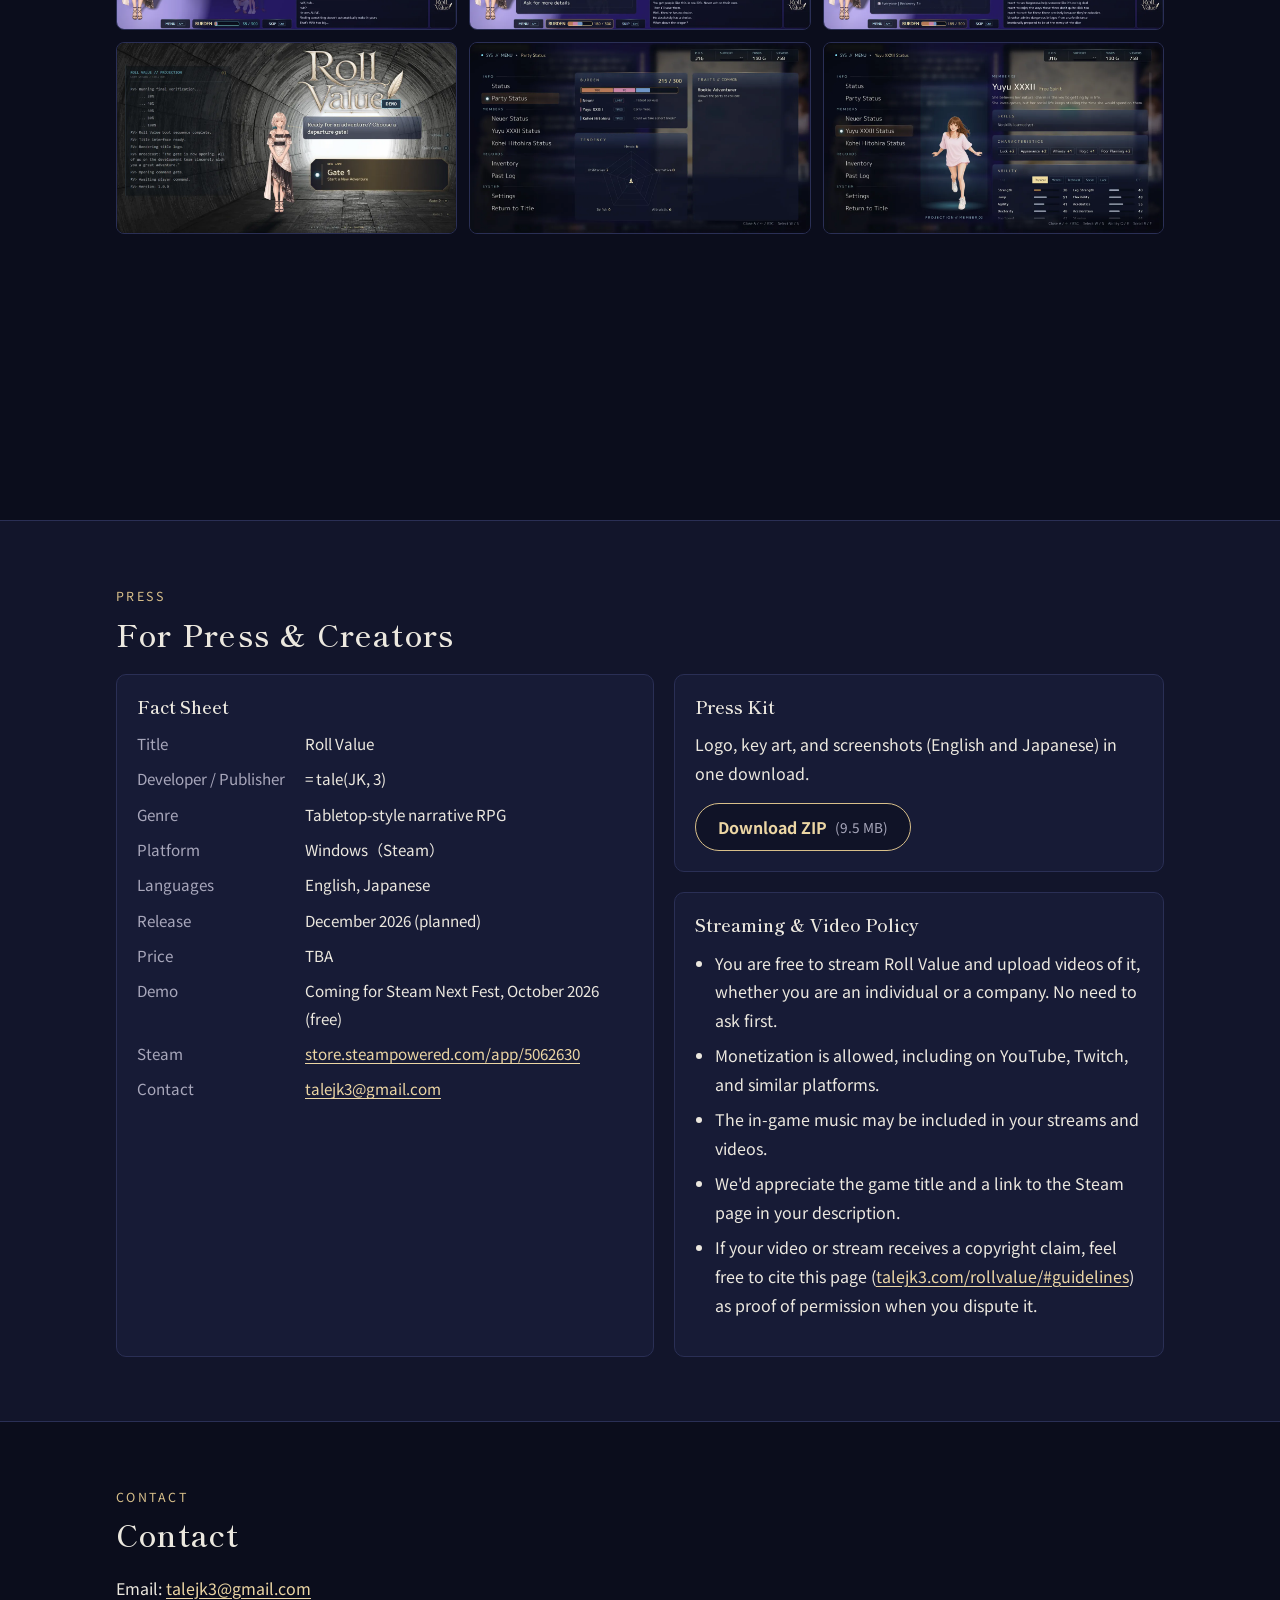
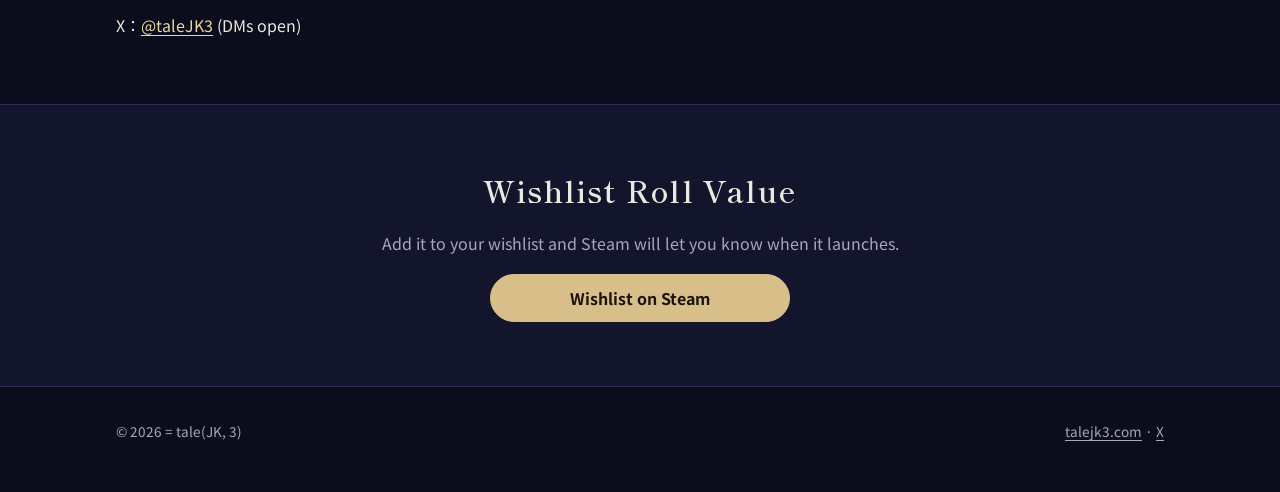
==== commit af09b031: "Let creators cite the streaming policy when disputing claims - Add a line (JA/EN) telling creators t" ====
--- a/rollvalue/index.html
+++ b/rollvalue/index.html
@@ -330,7 +330,7 @@
             </a>
           </div>
 
-          <div class="card press-card guidelines">
+          <div class="card press-card guidelines" id="guidelines">
             <h3>
               <span lang="ja">配信・動画のガイドライン</span><span lang="en">Streaming &amp; Video Policy</span>
             </h3>
@@ -339,12 +339,14 @@
               <li>収益化も可能です（YouTube、Twitch、ニコニコ動画などの収益化機能を含みます）。</li>
               <li>ゲーム内の音楽を含めて配信できます。</li>
               <li>概要欄などに、タイトル名とSteamストアへのリンクを記載していただけると嬉しいです。</li>
+              <li>動画や配信に権利の申し立てを受けた場合は、このページ（<a href="https://talejk3.com/rollvalue/?lang=ja#guidelines">talejk3.com/rollvalue/#guidelines</a>）を許諾の根拠として、異議申し立てにお使いください。</li>
             </ul>
             <ul lang="en">
               <li>You are free to stream Roll Value and upload videos of it, whether you are an individual or a company. No need to ask first.</li>
               <li>Monetization is allowed, including on YouTube, Twitch, and similar platforms.</li>
               <li>The in-game music may be included in your streams and videos.</li>
               <li>We'd appreciate the game title and a link to the Steam page in your description.</li>
+              <li>If your video or stream receives a copyright claim, feel free to cite this page (<a href="https://talejk3.com/rollvalue/?lang=en#guidelines">talejk3.com/rollvalue/#guidelines</a>) as proof of permission when you dispute it.</li>
             </ul>
           </div>
         </div>
--- a/assets/site.css
+++ b/assets/site.css
@@ -22,6 +22,9 @@
 *, *::before, *::after { box-sizing: border-box; }
 
 html { -webkit-text-size-adjust: 100%; }
+
+/* 固定ヘッダーの下に隠れないように、ページ内リンクの着地位置をずらす */
+[id] { scroll-margin-top: 64px; }
 
 body {
   margin: 0;
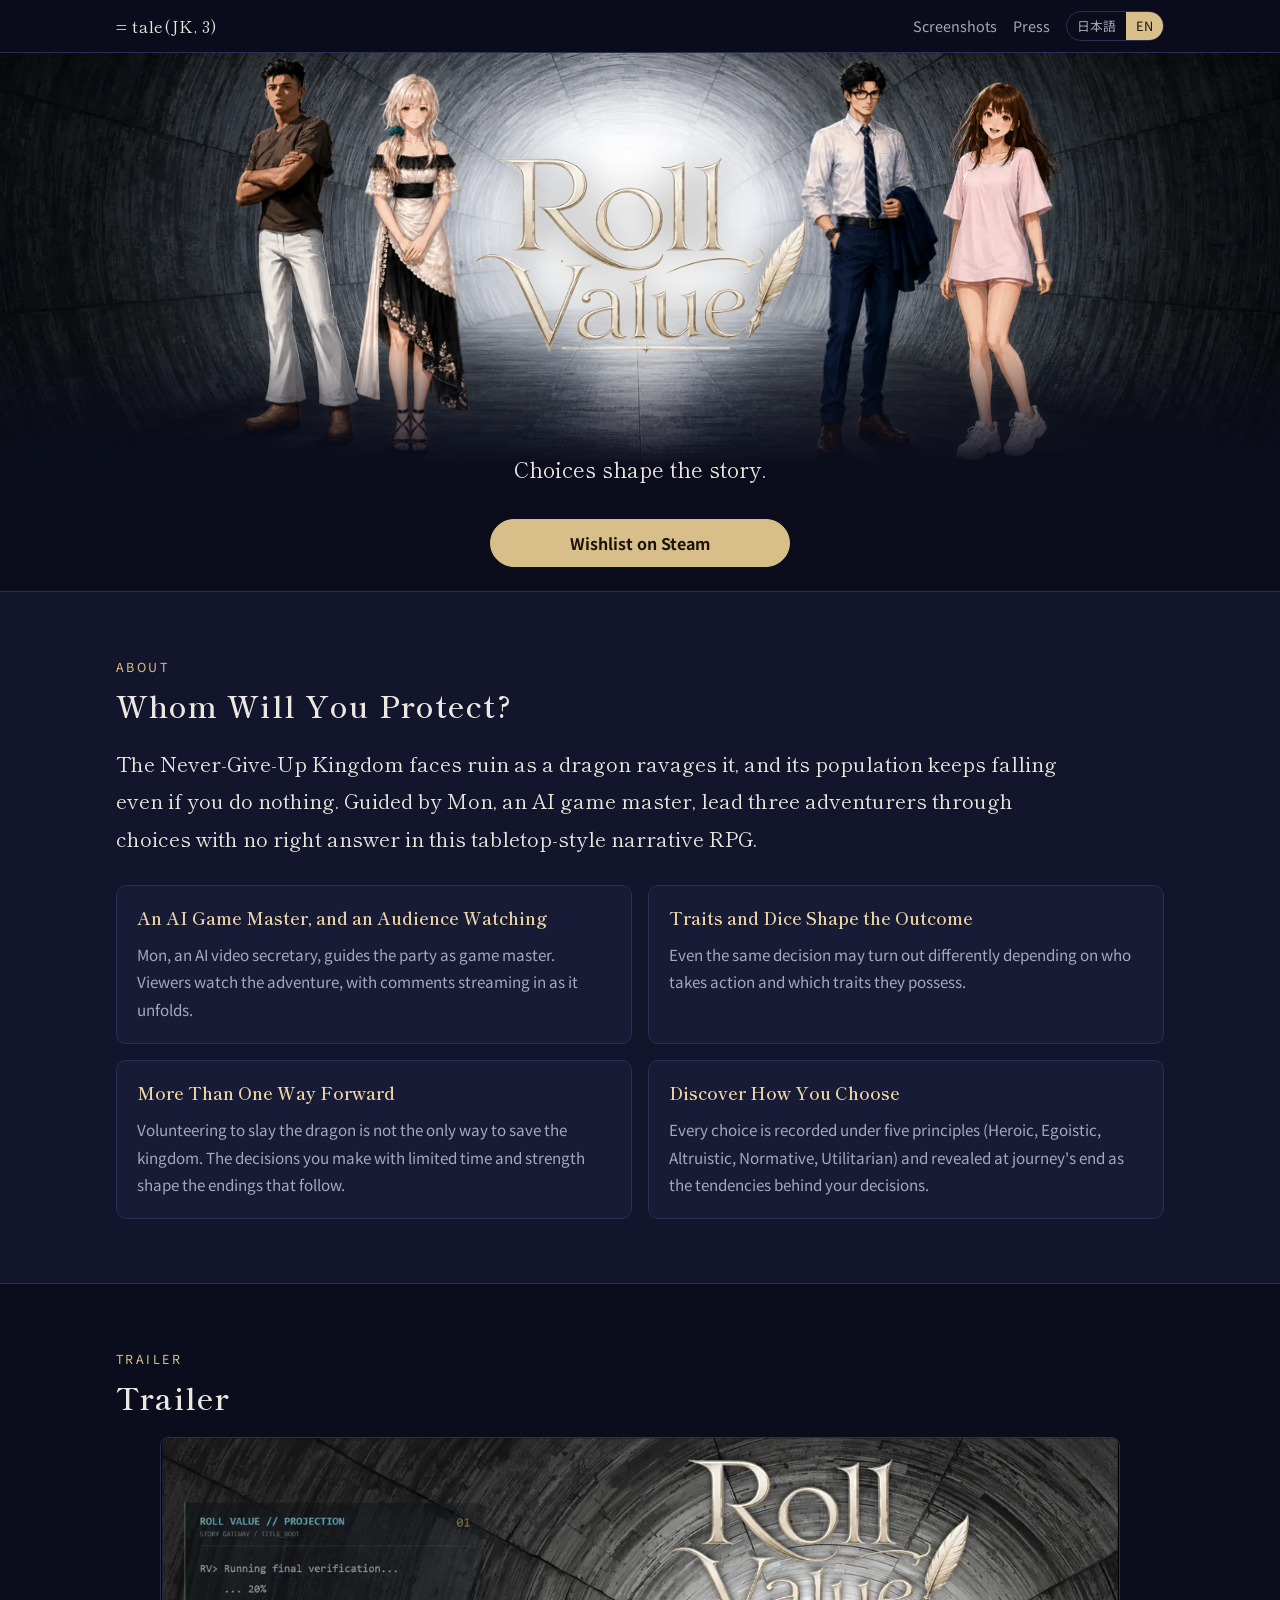
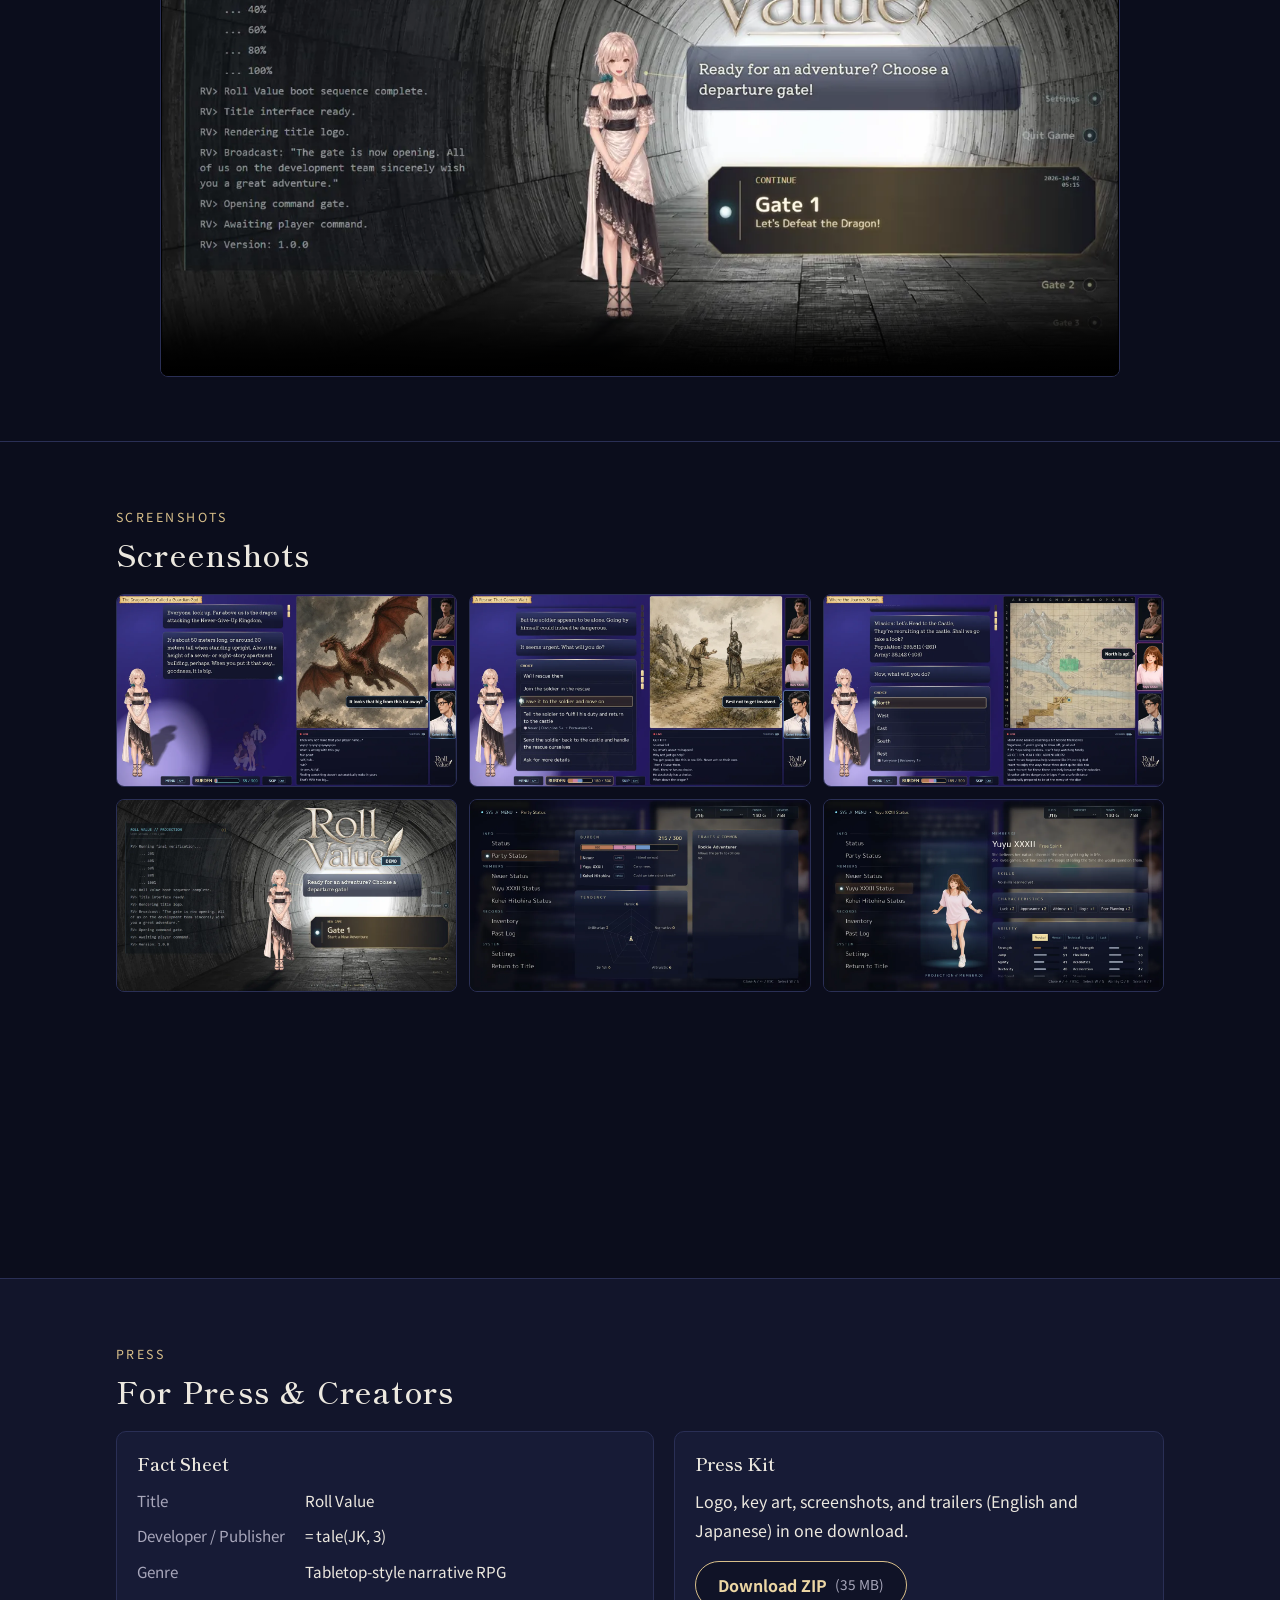
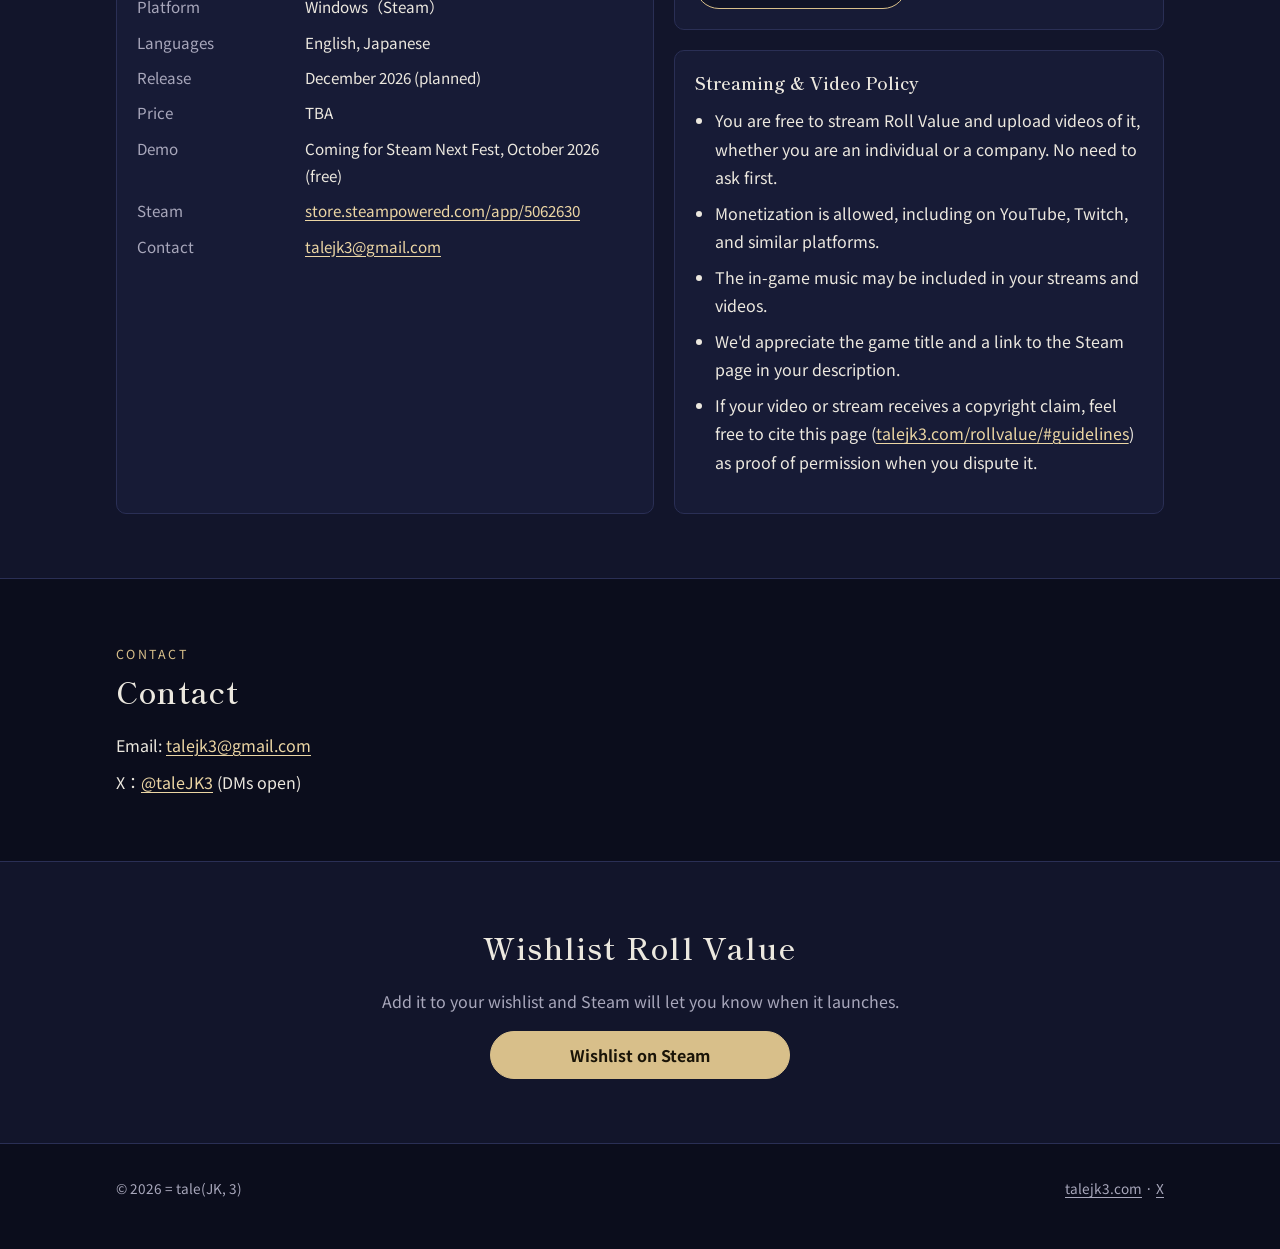
==== commit d8409e33: "Add the Roll Value trailer (JA/EN) - New trailer section before the screenshots; plays the JA or EN " ====
--- a/rollvalue/index.html
+++ b/rollvalue/index.html
@@ -4,8 +4,38 @@
 <meta charset="utf-8">
 <meta name="viewport" content="width=device-width,initial-scale=1">
 <title>Roll Value｜= tale(JK, 3)</title>
-<meta name="description" content="ドラゴンの襲来で滅亡の危機にある王国。AIゲームマスター・モンの案内で、3人の冒険者を導こう。テーブルトップ風の物語RPG。Steamでウィッシュリスト受付中。">
+<meta name="description" content="ドラゴンの襲来で滅亡の危機にある王国。AIゲームマスター・モンの案内で、3人の冒険者を導こう。テーブルトップ風の物語RPG『Roll Value（RollValue）』。Steamでウィッシュリスト受付中。">
 <link rel="canonical" href="https://talejk3.com/rollvalue/">
+
+<!-- 検索エンジン向けの作品情報。alternateName は「rollvalue」と詰めた検索のため -->
+<script type="application/ld+json">
+{
+  "@context": "https://schema.org",
+  "@type": "VideoGame",
+  "name": "Roll Value",
+  "alternateName": "RollValue",
+  "url": "https://talejk3.com/rollvalue/",
+  "image": "https://talejk3.com/rollvalue/img/og-rollvalue.jpg",
+  "description": "ドラゴンの襲来で滅亡の危機にある王国。AIゲームマスター・モンの案内で、3人の冒険者を導く、テーブルトップ風の物語RPG。",
+  "genre": ["RPG", "Adventure"],
+  "gamePlatform": "PC",
+  "operatingSystem": "Windows",
+  "applicationCategory": "Game",
+  "inLanguage": ["ja", "en"],
+  "author": { "@type": "Organization", "name": "= tale(JK, 3)", "url": "https://talejk3.com/" },
+  "publisher": { "@type": "Organization", "name": "= tale(JK, 3)", "url": "https://talejk3.com/" },
+  "sameAs": ["https://store.steampowered.com/app/5062630/"],
+  "trailer": {
+    "@type": "VideoObject",
+    "name": "Roll Value トレーラー",
+    "description": "ドラゴンの襲来で滅亡の危機にある王国。AIゲームマスター・モンの案内で、3人の冒険者を導く、テーブルトップ風の物語RPG。",
+    "thumbnailUrl": "https://talejk3.com/rollvalue/video/trailer-ja-poster.webp",
+    "contentUrl": "https://talejk3.com/rollvalue/video/trailer-ja.mp4",
+    "uploadDate": "2026-10-02",
+    "duration": "PT51S"
+  }
+}
+</script>
 
 <link rel="icon" type="image/png" sizes="32x32" href="/favicon-32.png">
 <link rel="icon" type="image/png" sizes="16x16" href="/favicon-16.png">
@@ -106,6 +136,8 @@
   .features p { margin: 0; color: var(--muted); font-size: .95rem; }
 
   /* ---- スクリーンショット ---- */
+  .trailer video { display: block; width: 100%; height: auto; aspect-ratio: 16 / 9; max-width: 960px; margin: 0 auto; background: #000; border: 1px solid var(--line); border-radius: 8px; }
+
   .shots { display: grid; gap: 12px; grid-template-columns: repeat(auto-fill, minmax(min(100%, 300px), 1fr)); }
   .shots a { display: block; border-radius: 8px; overflow: hidden; border: 1px solid var(--line); }
   .shots a:hover { border-color: var(--gold); }
@@ -251,6 +283,22 @@
             <span lang="en">Every choice is recorded under five principles (Heroic, Egoistic, Altruistic, Normative, Utilitarian) and revealed at journey's end as the tendencies behind your decisions.</span>
           </p>
         </div>
+      </div>
+    </div>
+  </section>
+
+  <!-- ===== トレーラー（Steamストアと同じもの。web用に圧縮） ===== -->
+  <section class="section" id="trailer" aria-labelledby="trailer-title">
+    <div class="wrap">
+      <p class="eyebrow">Trailer</p>
+      <h2 id="trailer-title"><span lang="ja">トレーラー</span><span lang="en">Trailer</span></h2>
+      <div class="trailer">
+        <video lang="ja" controls playsinline preload="none" width="1920" height="1080" poster="video/trailer-ja-poster.webp">
+          <source src="video/trailer-ja.mp4" type="video/mp4">
+        </video>
+        <video lang="en" controls playsinline preload="none" width="1920" height="1080" poster="video/trailer-en-poster.webp">
+          <source src="video/trailer-en.mp4" type="video/mp4">
+        </video>
       </div>
     </div>
   </section>
@@ -275,7 +323,6 @@
         <a lang="en" href="img/ss-08-en.webp" target="_blank"><img src="img/ss-08-en.webp" width="1280" height="720" loading="lazy" alt="Character status screen"></a>
       </div>
 
-      <!-- トレーラーができたら、ここに埋め込む -->
 
       <div class="widget">
         <iframe src="https://store.steampowered.com/widget/5062630/?l=japanese" data-src="links.widget" title="Roll Value on Steam" loading="lazy"></iframe>
@@ -321,12 +368,12 @@
           <div class="card press-card">
             <h3><span lang="ja">プレスキット</span><span lang="en">Press Kit</span></h3>
             <p>
-              <span lang="ja">ロゴ、キーアート、スクリーンショット（日本語・英語）をまとめてダウンロードできます。</span>
-              <span lang="en">Logo, key art, and screenshots (English and Japanese) in one download.</span>
+              <span lang="ja">ロゴ、キーアート、スクリーンショット、トレーラー（日本語・英語）をまとめてダウンロードできます。</span>
+              <span lang="en">Logo, key art, screenshots, and trailers (English and Japanese) in one download.</span>
             </p>
             <a class="btn btn-secondary" href="/rollvalue/presskit/RollValue_presskit.zip" data-href="links.presskit" download>
               <span lang="ja">ZIPをダウンロード</span><span lang="en">Download ZIP</span>
-              <span class="kit-size">(9.5 MB)</span>
+              <span class="kit-size">(35 MB)</span>
             </a>
           </div>
 
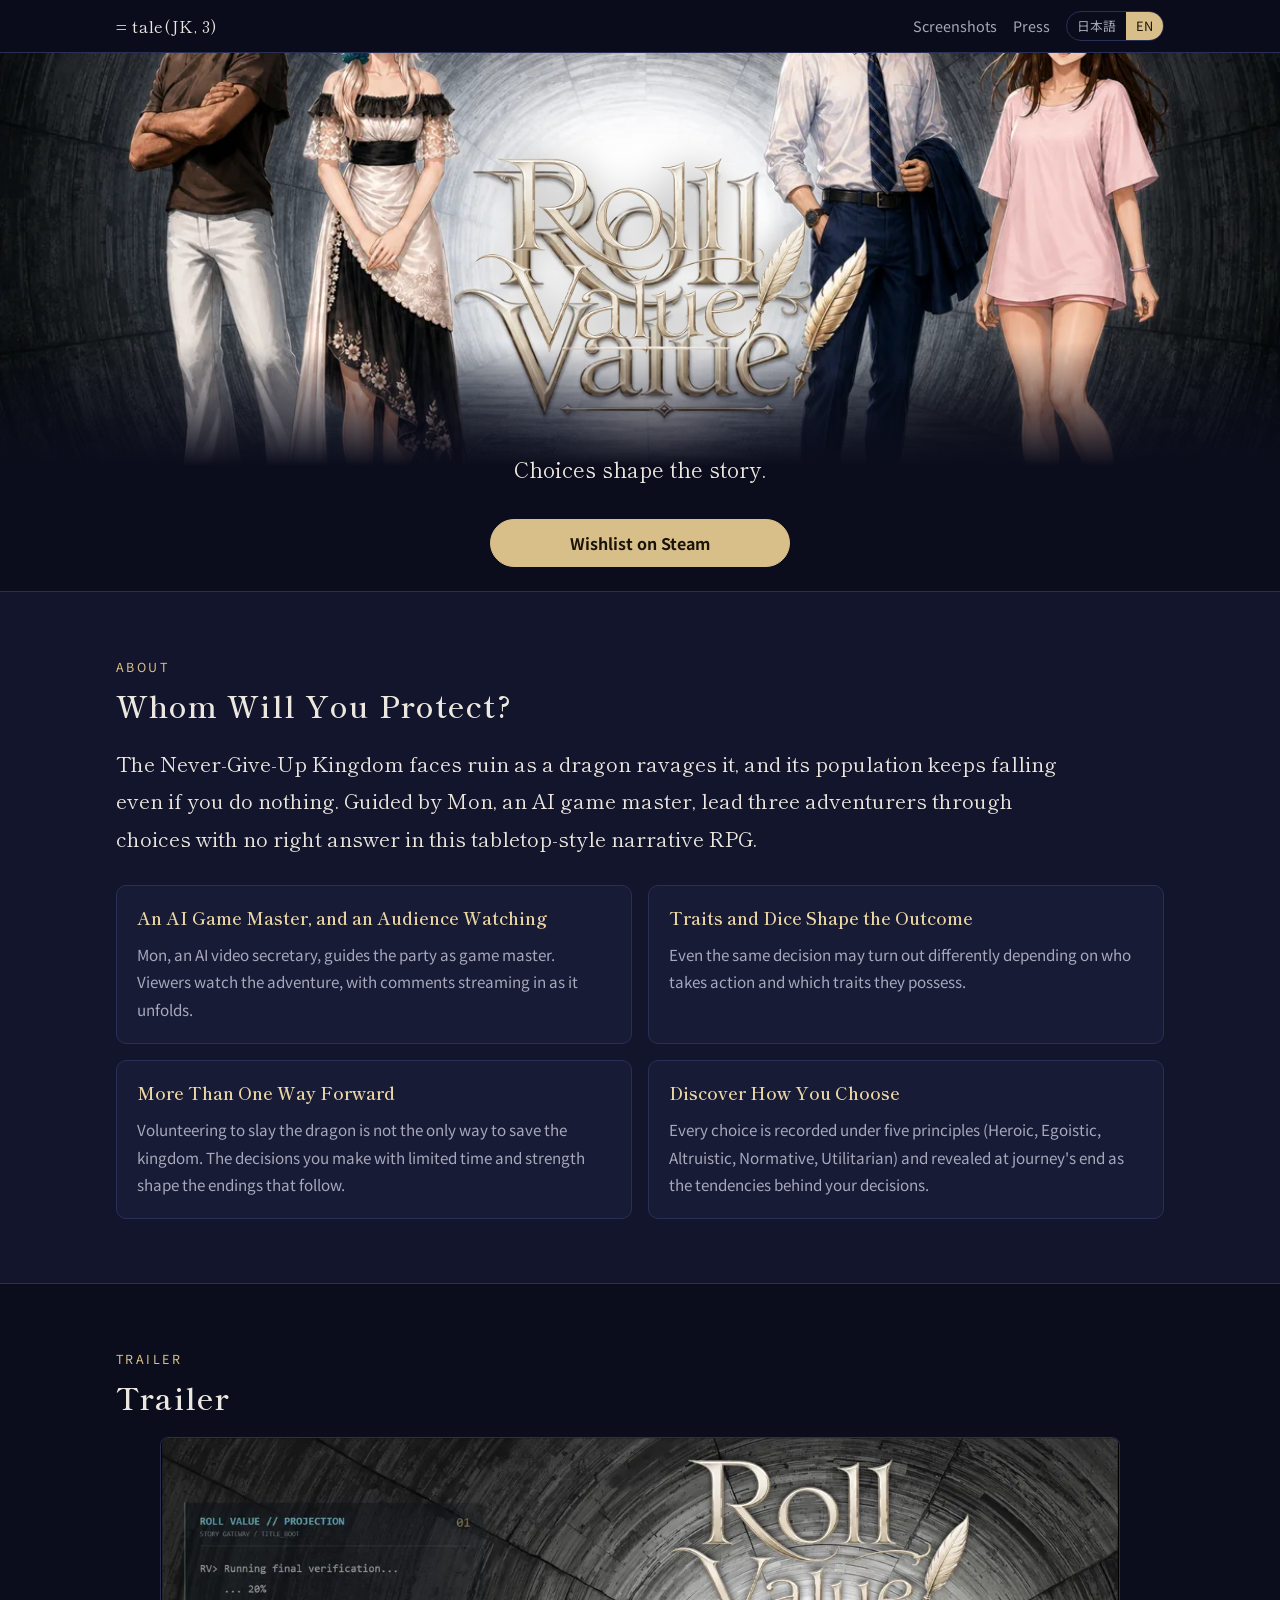
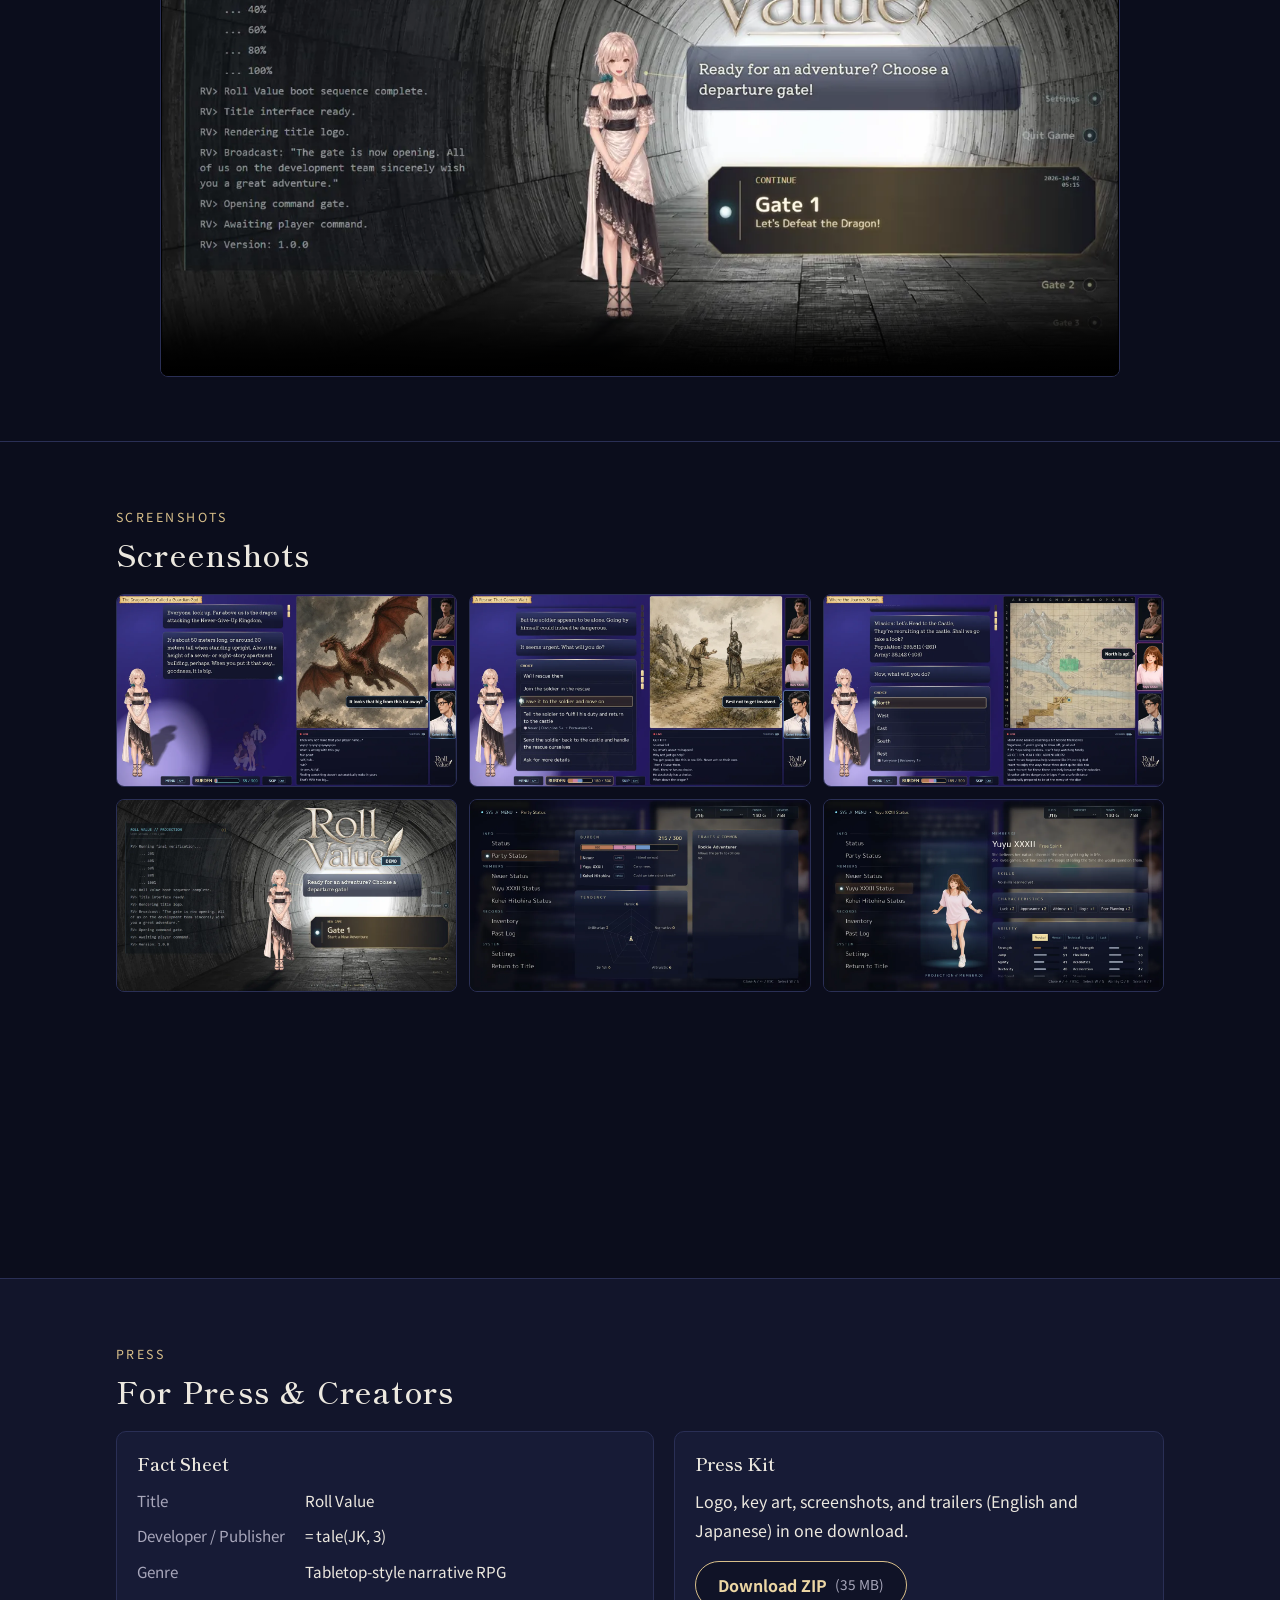
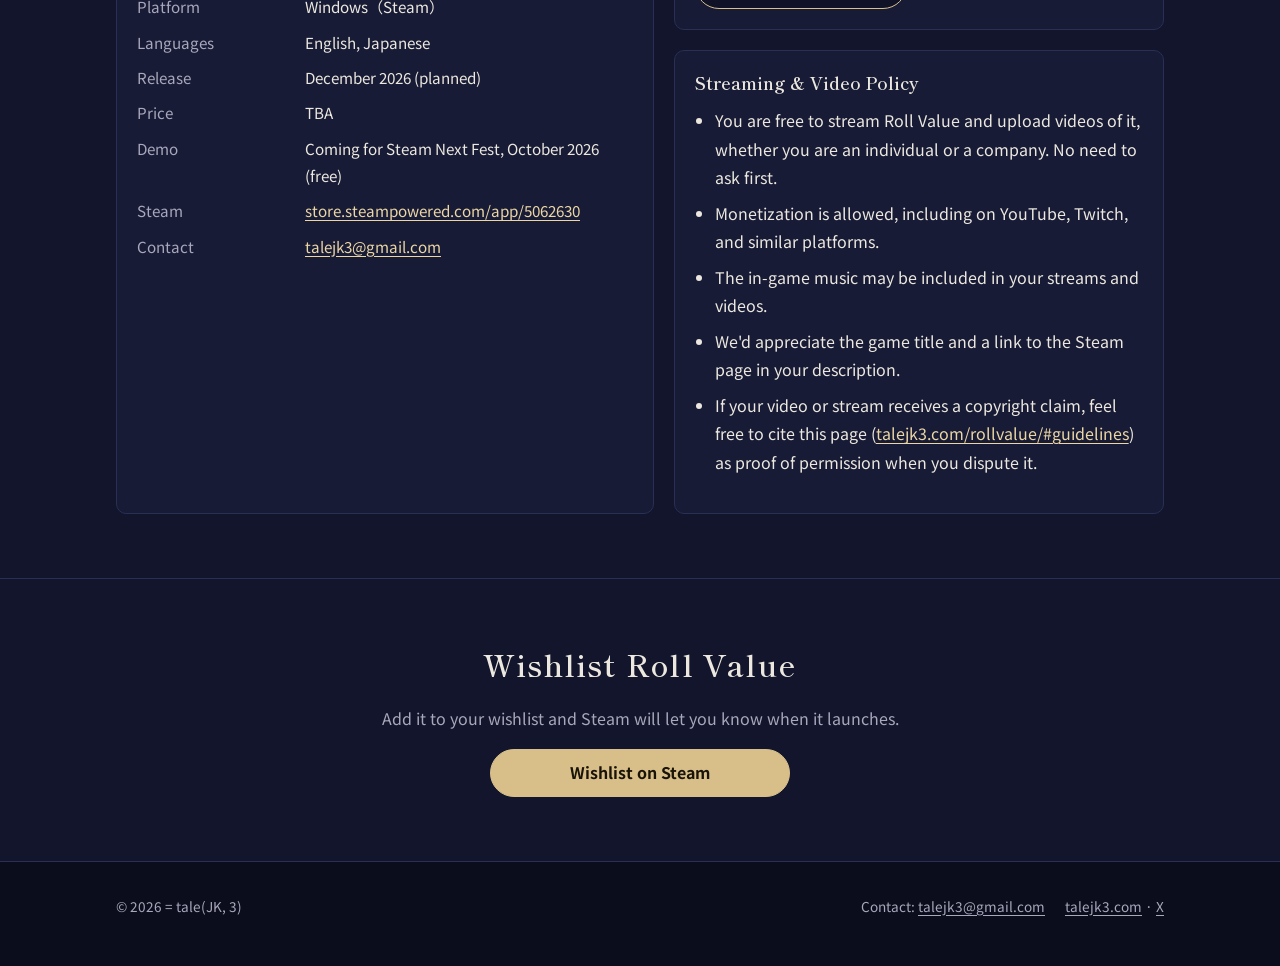
==== commit b3d3cf40: "Make email the only contact and show it in every footer - Footer on all pages now shows the contact " ====
--- a/rollvalue/index.html
+++ b/rollvalue/index.html
@@ -161,7 +161,6 @@
   .press-card h3 { margin-top: 0; }
   .press-card + .press-card { margin-top: 20px; }
 
-  .contact-list { list-style: none; padding: 0; margin: 0; display: grid; gap: 8px; }
 
   .final-cta { text-align: center; }
   .final-cta p { color: var(--muted); }
@@ -402,18 +401,6 @@
     </div>
   </section>
 
-  <!-- ===== 連絡先 ===== -->
-  <section class="section" id="contact" aria-labelledby="contact-title">
-    <div class="wrap">
-      <p class="eyebrow">Contact</p>
-      <h2 id="contact-title"><span lang="ja">お問い合わせ</span><span lang="en">Contact</span></h2>
-      <ul class="contact-list">
-        <li><span lang="ja">メール：</span><span lang="en">Email: </span><a href="mailto:talejk3@gmail.com" data-href="links.mail" data-k="email">talejk3@gmail.com</a></li>
-        <li>X：<a href="https://x.com/taleJK3" data-href="links.x" target="_blank" rel="noopener">@taleJK3</a><span lang="ja">（DMも受け付けています）</span><span lang="en"> (DMs open)</span></li>
-      </ul>
-    </div>
-  </section>
-
   <!-- ===== 下部CTA ===== -->
   <section class="section section-alt final-cta" aria-label="Steam">
     <div class="wrap">
@@ -439,7 +426,10 @@
 <footer class="footer">
   <div class="wrap">
     <span>© <span id="year">2026</span> = tale(JK, 3)</span>
-    <span><a href="/">talejk3.com</a> · <a href="https://x.com/taleJK3" target="_blank" rel="noopener">X</a></span>
+    <span class="footer-links">
+      <span class="footer-contact"><span lang="ja">お問い合わせ：</span><span lang="en">Contact: </span><a href="mailto:talejk3@gmail.com" data-href="links.mail" data-k="email">talejk3@gmail.com</a></span>
+      <span><a href="/">talejk3.com</a> · <a href="https://x.com/taleJK3" target="_blank" rel="noopener">X</a></span>
+    </span>
   </div>
 </footer>
 
--- a/assets/site.css
+++ b/assets/site.css
@@ -115,6 +115,7 @@
 .footer { padding: 32px 0 48px; color: var(--muted); font-size: .85rem; border-top: 1px solid var(--line); }
 .footer .wrap { display: flex; flex-wrap: wrap; justify-content: space-between; gap: 8px 24px; }
 .footer a { color: var(--muted); }
+.footer-links { display: flex; flex-wrap: wrap; gap: 4px 20px; }
 
 /* ---- トップ：作品カード ---- */
 .brand-hero { padding: 72px 0 40px; text-align: center; }
@@ -130,6 +131,43 @@
 .work-card:hover { border-color: var(--gold); transform: translateY(-2px); color: var(--text); }
 .work-card img { width: 100%; aspect-ratio: 1232 / 706; object-fit: cover; }
 .work-card .body { padding: 16px 20px 20px; }
-.work-card h2 { font-size: 1.3rem; margin-bottom: .3em; }
+.work-card h3 { font-size: 1.3rem; margin-bottom: .3em; }
+.work-card .work-kind { font-size: .75rem; letter-spacing: .16em; color: var(--gold); margin: 0 0 2px; }
 .work-card p { color: var(--muted); font-size: .92rem; margin: 0; }
 .tag { display: inline-block; font-size: .75rem; padding: 0 10px; border-radius: 999px; border: 1px solid var(--gold); color: var(--gold-strong); margin-bottom: 8px; }
+
+/* ---- ライトボックス（スクショの拡大表示。assets/site.js の initLightbox） ---- */
+html.lightbox-open { overflow: hidden; }
+.lightbox {
+  width: 100vw; height: 100vh; height: 100dvh; max-width: none; max-height: none;
+  margin: 0; padding: 56px 16px; border: 0;
+  background: rgba(5, 6, 14, .94); color: var(--text);
+}
+.lightbox[open] { display: flex; align-items: center; justify-content: center; }
+.lightbox::backdrop { background: transparent; }
+.lightbox-img {
+  max-width: min(100%, 1600px); max-height: 100%; width: auto; height: auto;
+  object-fit: contain; border-radius: 6px; box-shadow: 0 8px 40px rgba(0, 0, 0, .6);
+}
+.lightbox-btn {
+  position: absolute; display: grid; place-items: center;
+  width: 48px; height: 48px; border-radius: 999px;
+  border: 1px solid var(--line); background: rgba(23, 27, 54, .85); color: var(--text);
+  font-size: 30px; line-height: 1; cursor: pointer;
+}
+.lightbox-btn:hover { border-color: var(--gold); color: var(--gold-strong); }
+.lightbox-close { top: 8px; right: 12px; }
+.lightbox-prev { left: 12px; top: 50%; transform: translateY(-50%); }
+.lightbox-next { right: 12px; top: 50%; transform: translateY(-50%); }
+.lightbox-count { position: absolute; bottom: 12px; left: 0; right: 0; margin: 0; text-align: center; color: var(--muted); font-size: .9rem; }
+/* スマホでは矢印を画像に重ねず下に置く（スワイプでも送れる） */
+@media (max-width: 640px) {
+  .lightbox { padding: 56px 8px 72px; }
+  .lightbox-prev, .lightbox-next { top: auto; bottom: 8px; transform: none; }
+  .lightbox-prev { left: 16px; }
+  .lightbox-next { right: 16px; }
+  .lightbox-count { bottom: 22px; }
+}
+.lightbox-single .lightbox-prev,
+.lightbox-single .lightbox-next,
+.lightbox-single .lightbox-count { display: none; }
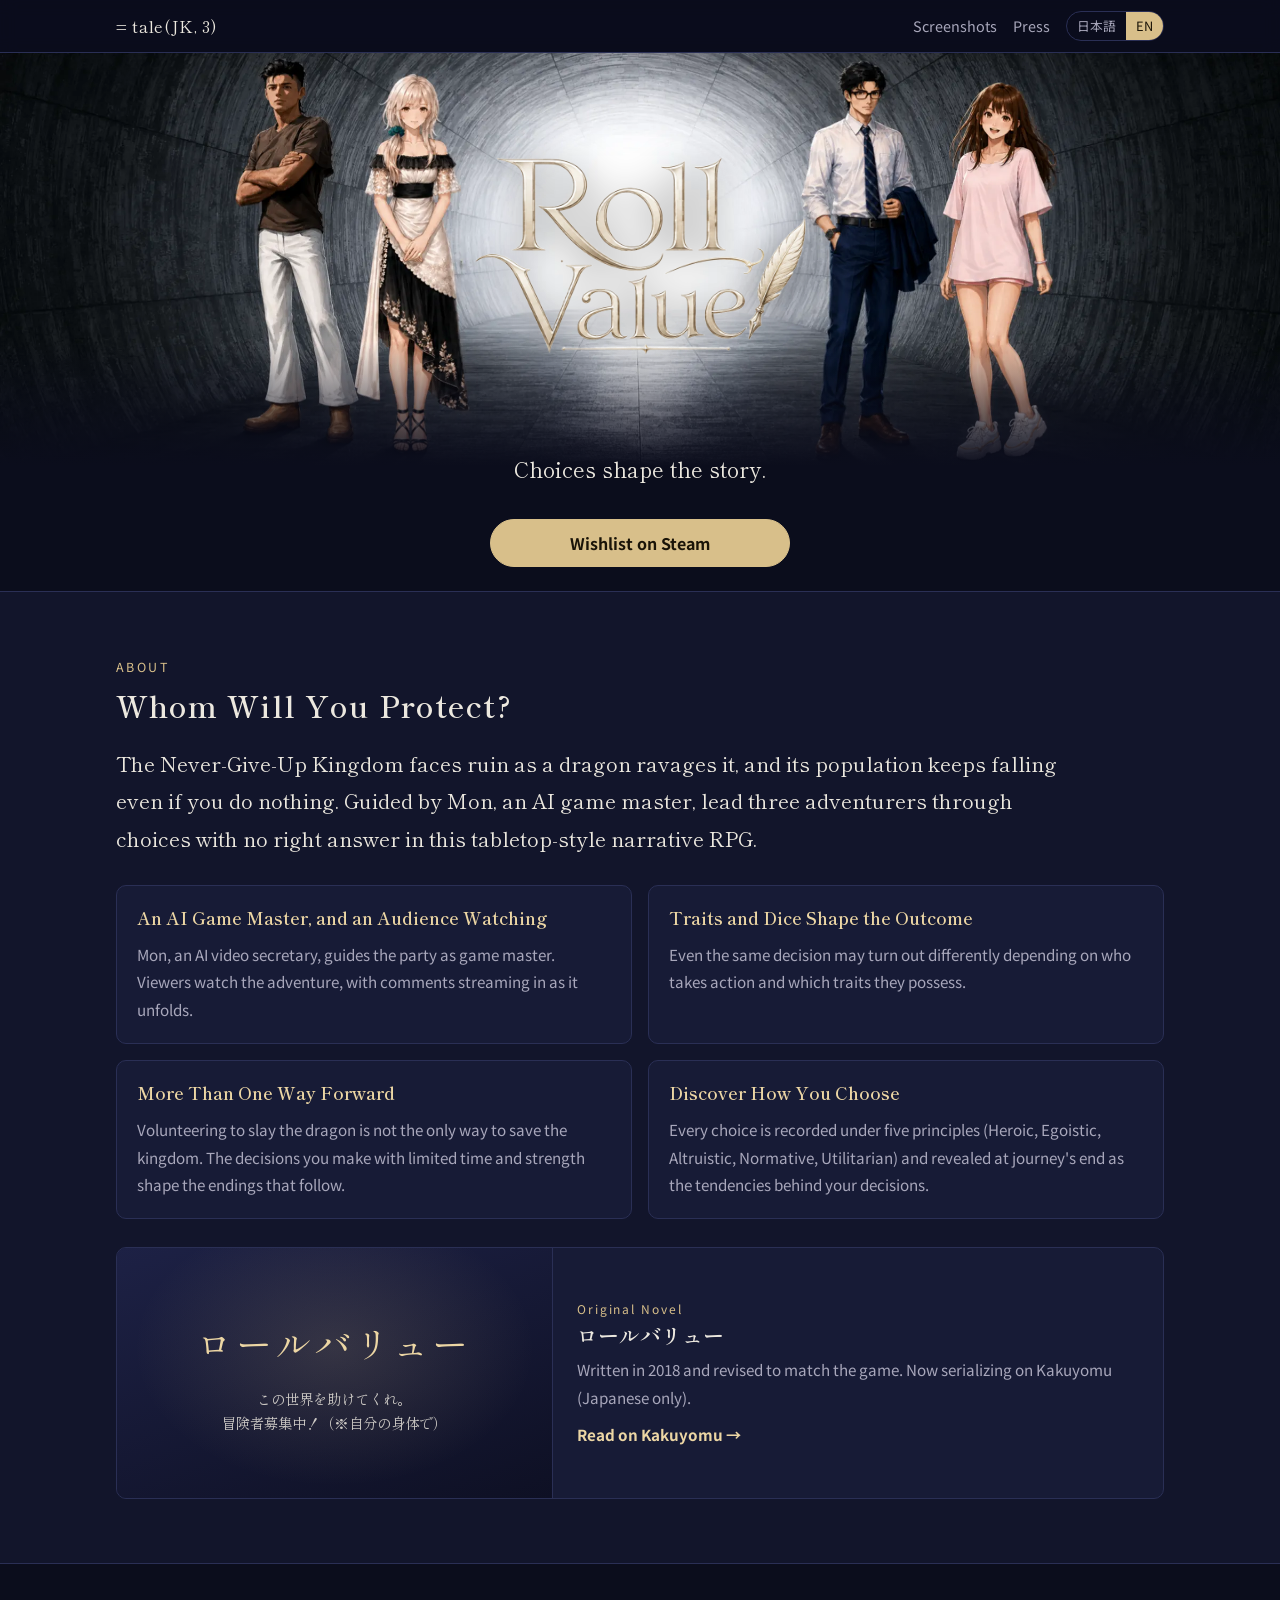
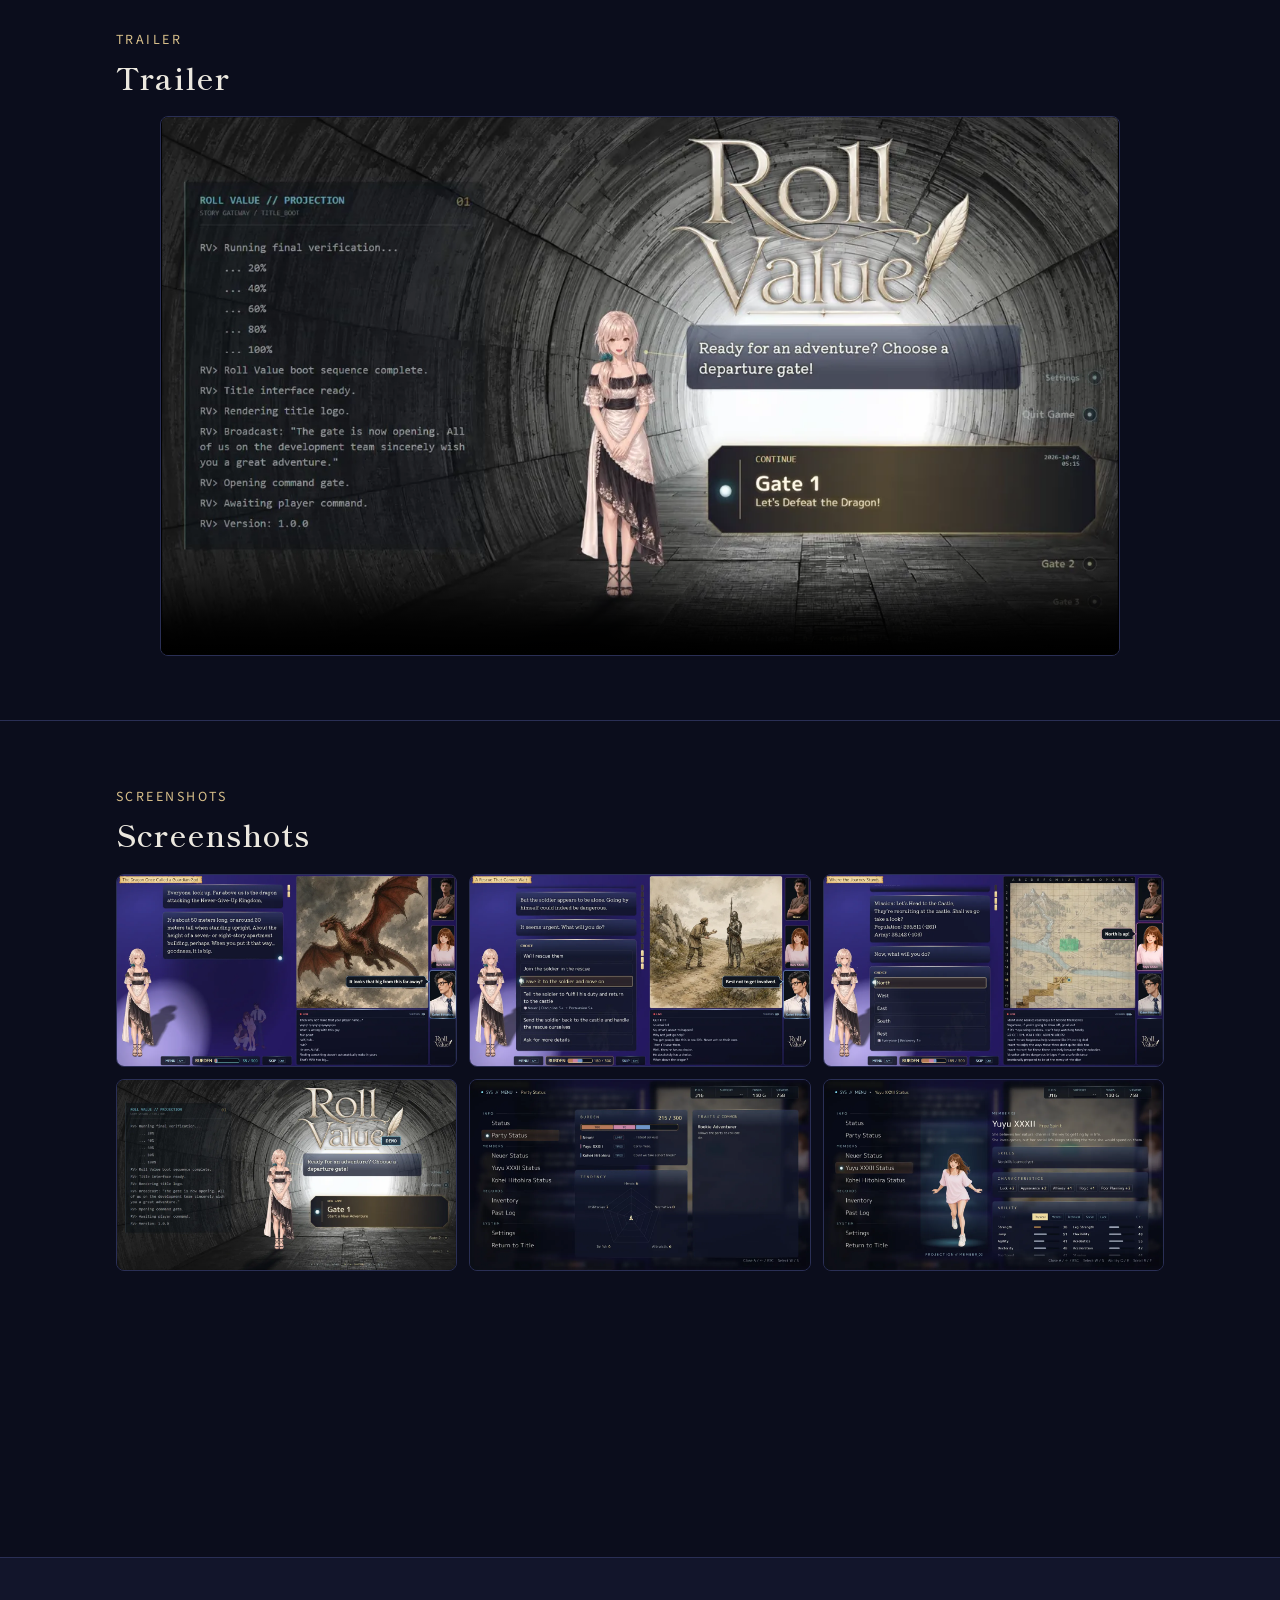
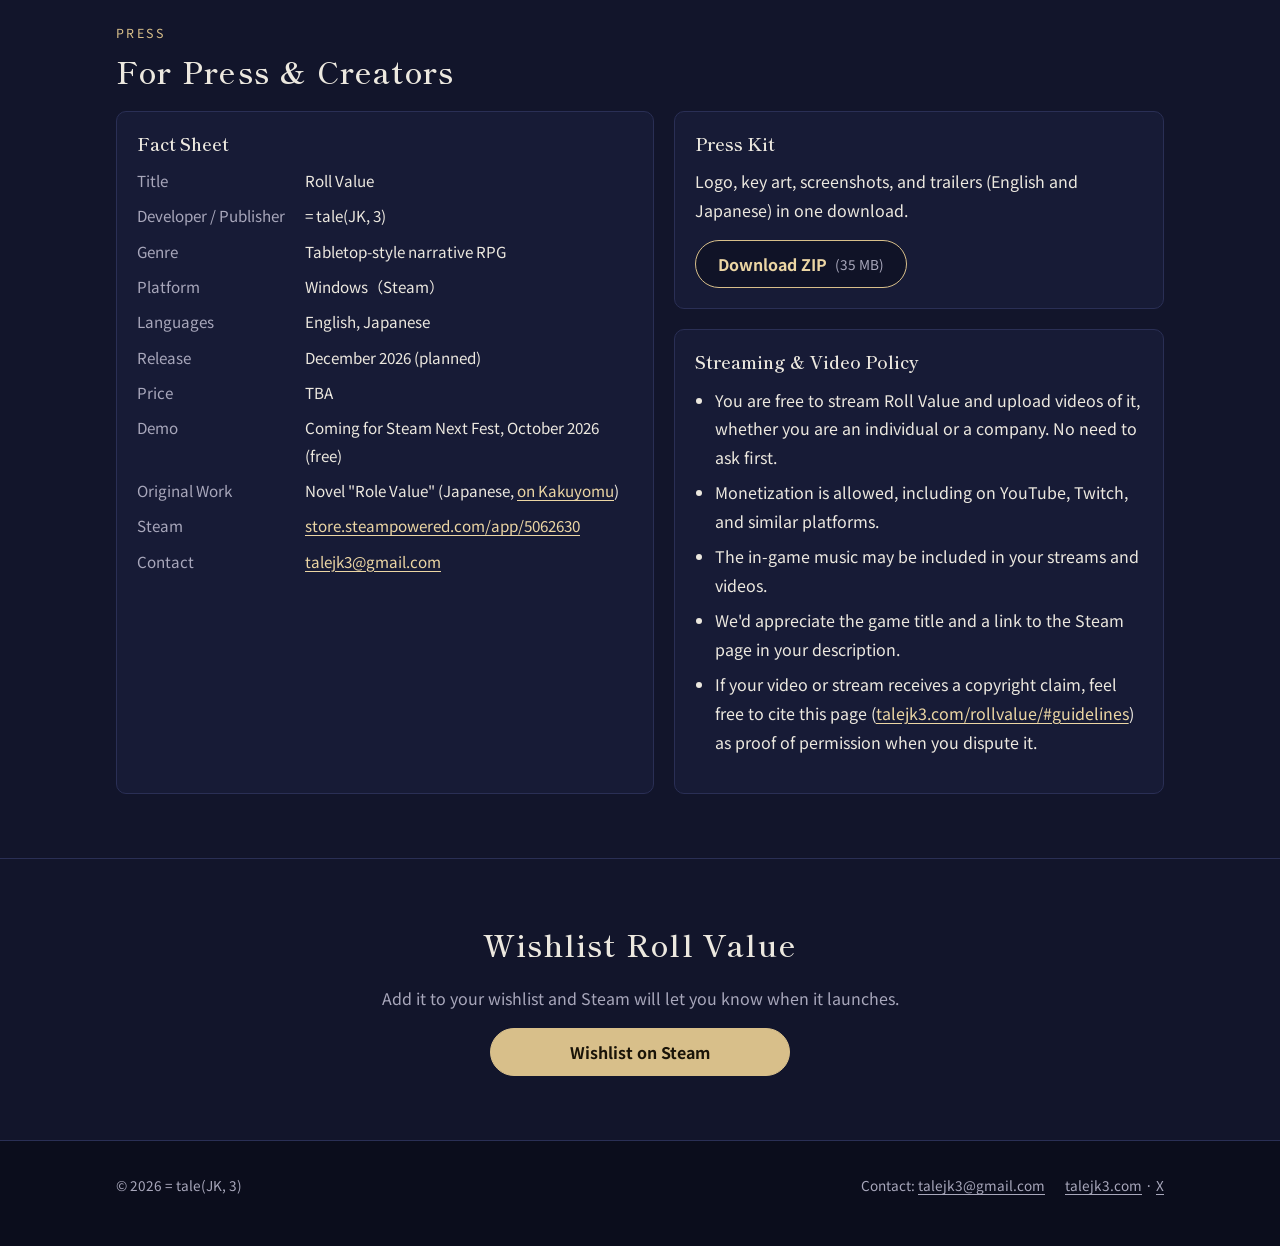
==== commit 27634c1b: "Add the original novel (Kakuyomu) to the top page and Roll Value page - Top page: third work card fo" ====
--- a/rollvalue/index.html
+++ b/rollvalue/index.html
@@ -69,7 +69,8 @@
     widget: { ja: "https://store.steampowered.com/widget/5062630/?l=japanese", en: "https://store.steampowered.com/widget/5062630/?l=english" },
     x: "https://x.com/taleJK3",
     mail: "mailto:talejk3@gmail.com",
-    presskit: "/rollvalue/presskit/RollValue_presskit.zip"
+    presskit: "/rollvalue/presskit/RollValue_presskit.zip",
+    novel: "https://kakuyomu.jp/works/11054822665122186584"
   },
   email: "talejk3@gmail.com",
   // 体験版をSteamで公開したら true にする（ボタンと案内文が切り替わる）
@@ -283,6 +284,23 @@
           </p>
         </div>
       </div>
+
+      <!-- 原作小説（カクヨム） -->
+      <a class="card novel-banner" href="https://kakuyomu.jp/works/11054822665122186584" data-href="links.novel" target="_blank" rel="noopener">
+        <div class="novel-cover" aria-hidden="true">
+        <span class="novel-cover-title">ロールバリュー</span>
+        <span class="novel-cover-copy">この世界を助けてくれ。<br>冒険者募集中！（※自分の身体で）</span>
+      </div>
+        <div class="body">
+          <p class="work-kind"><span lang="ja">原作小説</span><span lang="en">Original Novel</span></p>
+          <h3>ロールバリュー</h3>
+          <p>
+            <span lang="ja">2018年に書かれた原作を、ゲームにあわせて改稿。カクヨムで連載中です。</span>
+            <span lang="en">Written in 2018 and revised to match the game. Now serializing on Kakuyomu (Japanese only).</span>
+          </p>
+          <span class="more"><span lang="ja">カクヨムで読む →</span><span lang="en">Read on Kakuyomu →</span></span>
+        </div>
+      </a>
     </div>
   </section>
 
@@ -356,6 +374,8 @@
             <dt><span lang="ja">体験版</span><span lang="en">Demo</span></dt>
             <dd class="demo-live"><span lang="ja">Steamで配信中（無料）</span><span lang="en">Available now on Steam (free)</span></dd>
             <dd class="demo-soon"><span lang="ja">Steam Next フェス（2026年10月）に向けて公開予定（無料）</span><span lang="en">Coming for Steam Next Fest, October 2026 (free)</span></dd>
+            <dt><span lang="ja">原作</span><span lang="en">Original Work</span></dt>
+            <dd><span lang="ja">小説『ロールバリュー』（</span><span lang="en">Novel "Role Value" (Japanese, </span><a href="https://kakuyomu.jp/works/11054822665122186584" data-href="links.novel" target="_blank" rel="noopener"><span lang="ja">カクヨムで連載中</span><span lang="en">on Kakuyomu</span></a><span lang="ja">）</span><span lang="en">)</span></dd>
             <dt>Steam</dt>
             <dd><a href="https://store.steampowered.com/app/5062630/" data-href="links.steam" target="_blank" rel="noopener">store.steampowered.com/app/5062630</a></dd>
             <dt><span lang="ja">連絡先</span><span lang="en">Contact</span></dt>
--- a/assets/site.css
+++ b/assets/site.css
@@ -132,6 +132,26 @@
 .work-card img { width: 100%; aspect-ratio: 1232 / 706; object-fit: cover; }
 .work-card .body { padding: 16px 20px 20px; }
 .work-card h3 { font-size: 1.3rem; margin-bottom: .3em; }
+/* ---- 小説の文字だけの表紙（トップのカードとRoll Valueのバナーで共用） ---- */
+.novel-cover {
+  aspect-ratio: 1232 / 706; display: grid; place-content: center; gap: 12px; padding: 20px;
+  text-align: center; font-family: var(--font-serif);
+  background:
+    radial-gradient(ellipse at 50% 40%, rgba(216, 191, 138, .16), transparent 65%),
+    linear-gradient(160deg, #1d2145, #0e1024);
+  border-bottom: 1px solid var(--line);
+}
+.novel-cover-title { font-size: clamp(1.6rem, 1.2rem + 1.6vw, 2.2rem); letter-spacing: .12em; color: var(--gold-strong); }
+.novel-cover-copy { font-size: .9rem; line-height: 1.7; color: var(--text); opacity: .85; }
+.novel-banner { display: grid; padding: 0; overflow: hidden; margin-top: 28px; text-decoration: none; color: var(--text); transition: border-color .15s; }
+@media (min-width: 760px) { .novel-banner { grid-template-columns: minmax(0, 1fr) minmax(0, 1.4fr); align-items: center; } .novel-banner .novel-cover { border-bottom: 0; border-right: 1px solid var(--line); } }
+.novel-banner:hover { border-color: var(--gold); color: var(--text); }
+.novel-banner .body { padding: 20px 24px; }
+.novel-banner h3 { font-size: 1.3rem; margin-bottom: .3em; }
+.novel-banner p { margin: 0 0 .6em; color: var(--muted); font-size: .95rem; }
+.novel-banner .work-kind { font-size: .75rem; letter-spacing: .16em; color: var(--gold); margin: 0 0 2px; }
+.novel-banner .more { color: var(--gold-strong); font-weight: 700; font-size: .95rem; }
+
 .work-card .work-kind { font-size: .75rem; letter-spacing: .16em; color: var(--gold); margin: 0 0 2px; }
 .work-card p { color: var(--muted); font-size: .92rem; margin: 0; }
 .tag { display: inline-block; font-size: .75rem; padding: 0 10px; border-radius: 999px; border: 1px solid var(--gold); color: var(--gold-strong); margin-bottom: 8px; }
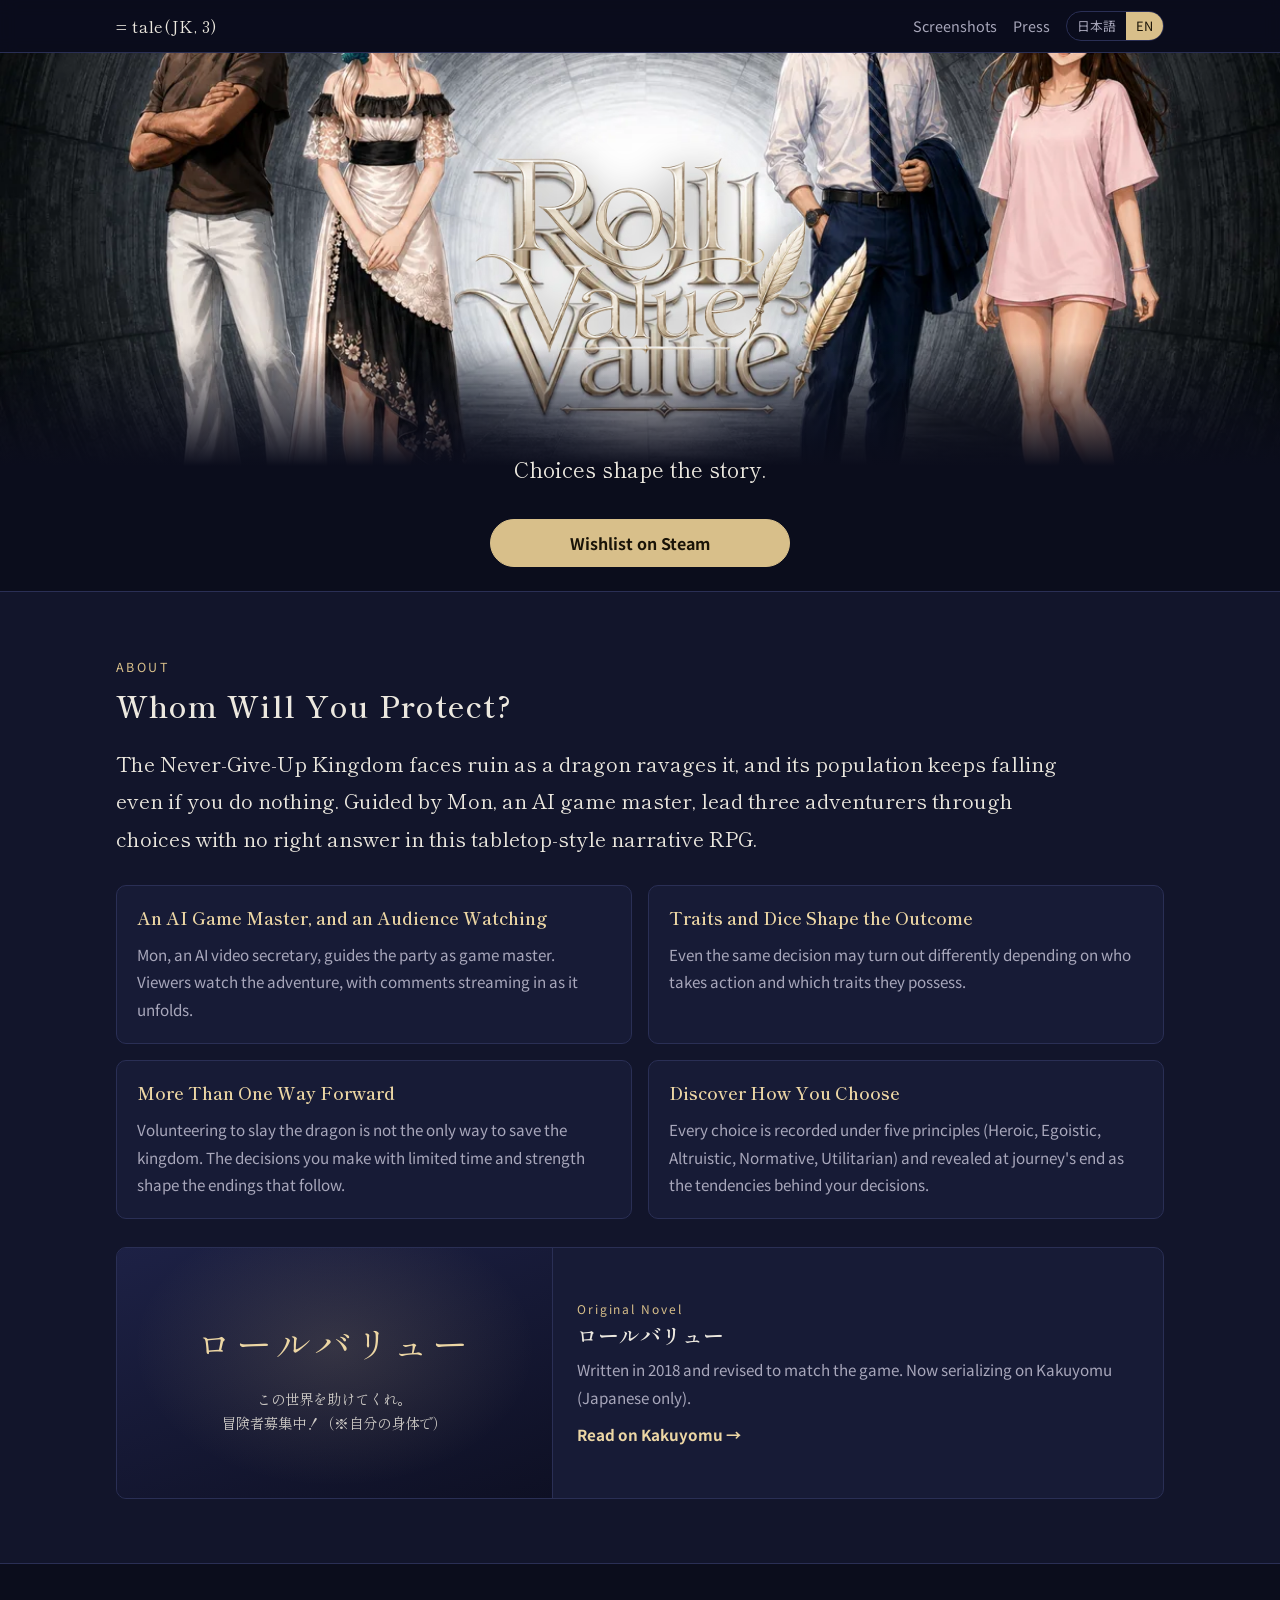
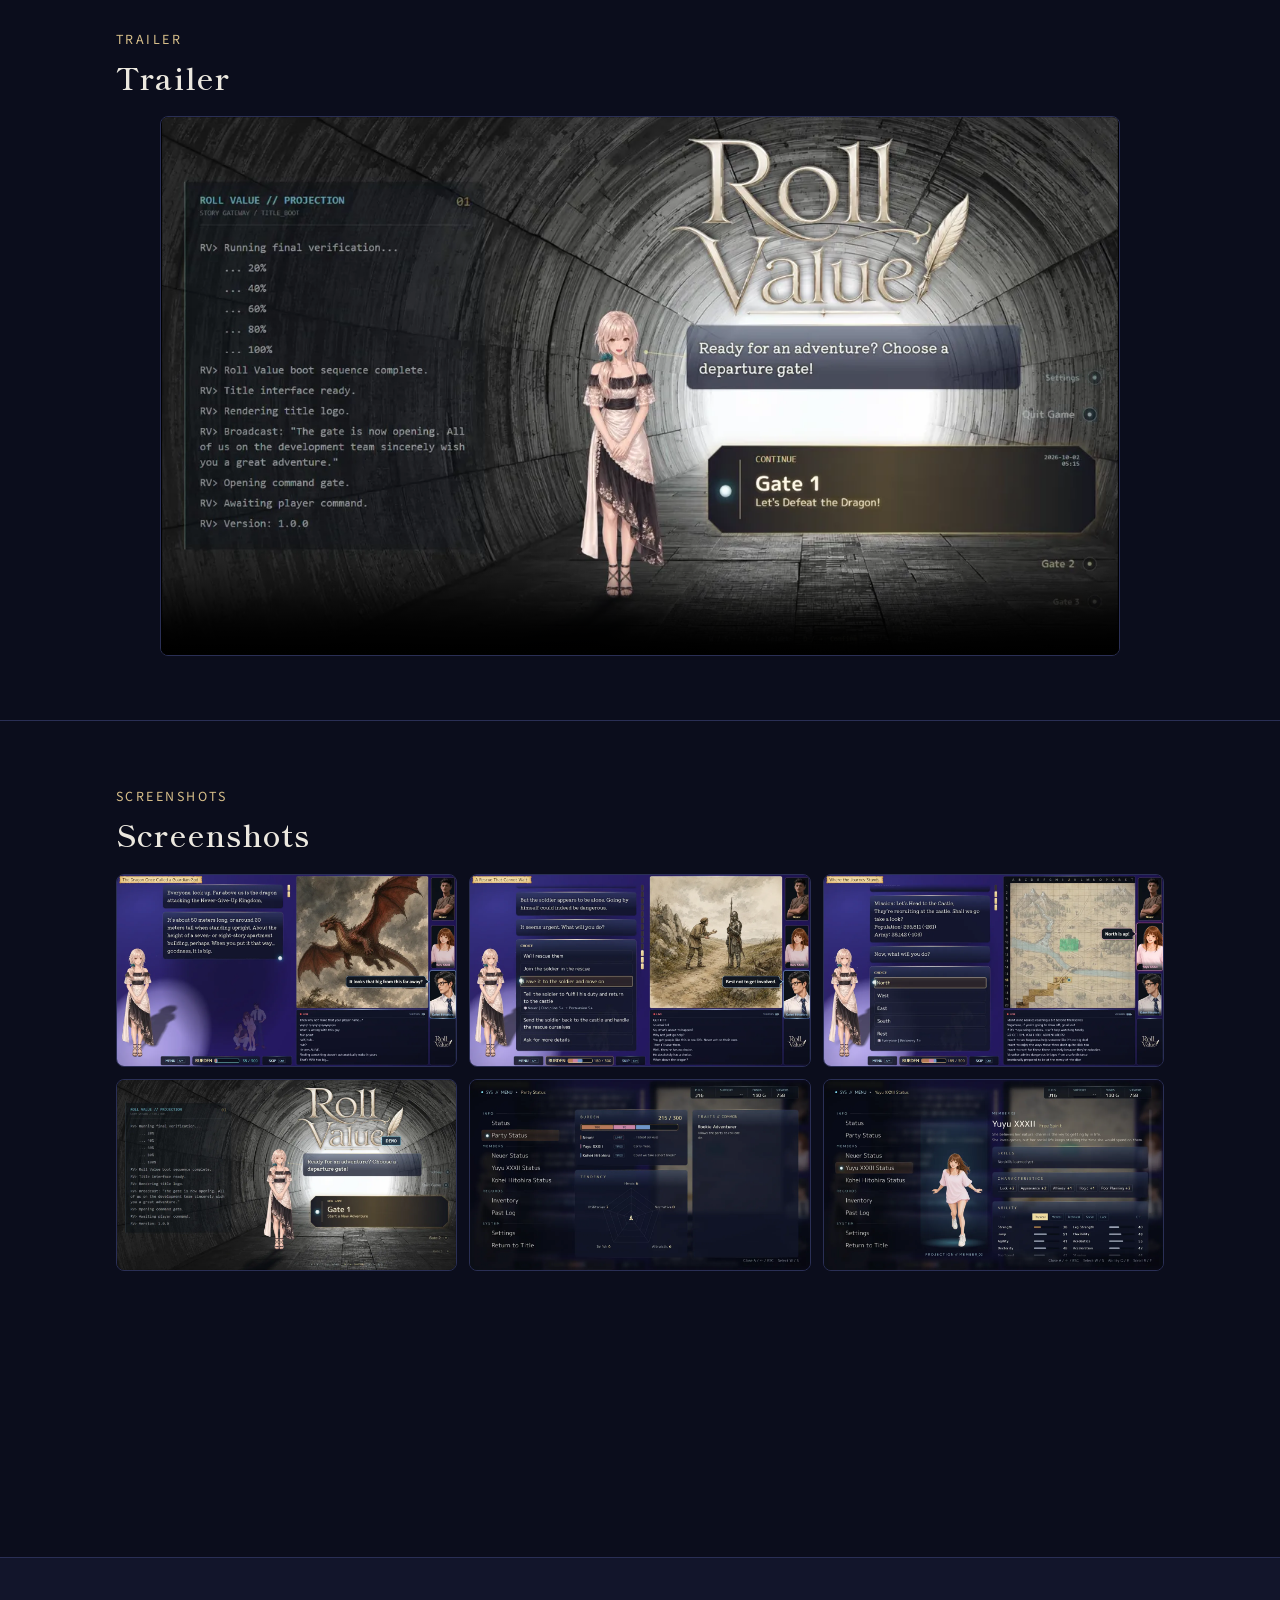
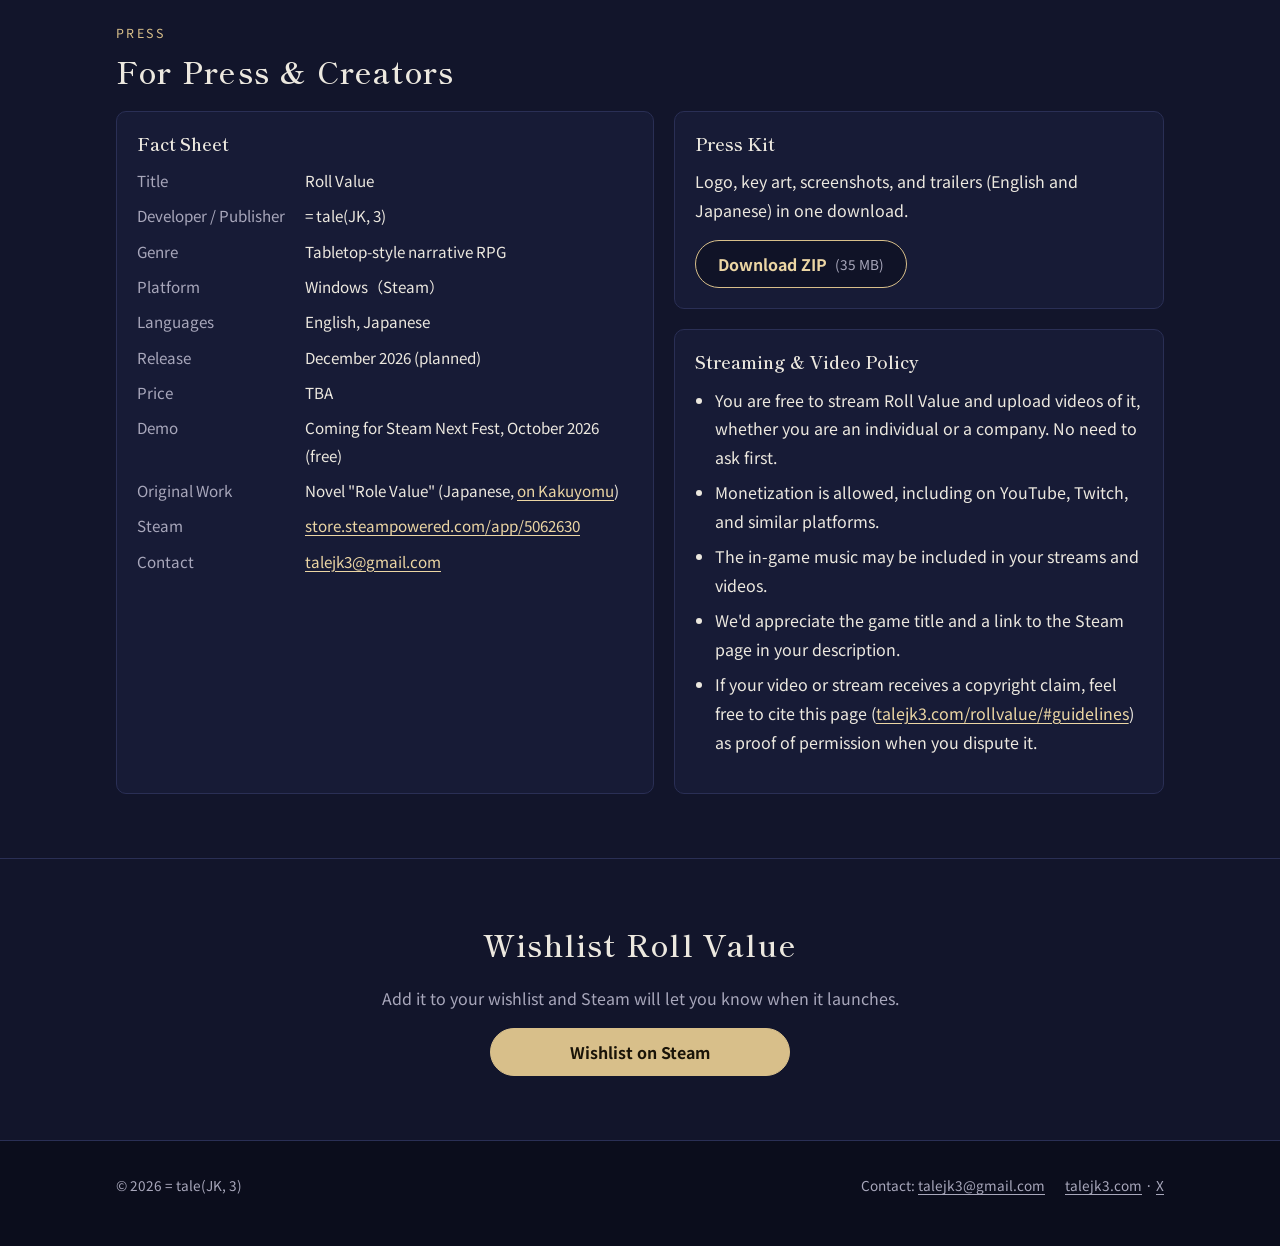
==== commit ed5a78ba: "Tag each Steam link with its placement for UTM analytics - Steam links now go to /app/5062630/Roll_V" ====
--- a/rollvalue/index.html
+++ b/rollvalue/index.html
@@ -65,7 +65,8 @@
 window.SITE = {
   title: { ja: "Roll Value｜= tale(JK, 3)", en: "Roll Value | = tale(JK, 3)" },
   links: {
-    steam: "https://store.steampowered.com/app/5062630/?utm_source=talejk3&utm_medium=web",
+    // Steamへのリンク。各ボタンの data-utm-content（置き場所）が utm_content として付く
+    steam: "https://store.steampowered.com/app/5062630/Roll_Value/?utm_source=talejk3&utm_medium=web",
     widget: { ja: "https://store.steampowered.com/widget/5062630/?l=japanese", en: "https://store.steampowered.com/widget/5062630/?l=english" },
     x: "https://x.com/taleJK3",
     mail: "mailto:talejk3@gmail.com",
@@ -203,10 +204,10 @@
           <span lang="en">Choices shape the story.</span>
         </p>
         <div class="btn-row">
-          <a class="btn btn-primary demo-live" href="https://store.steampowered.com/app/5062630/" data-href="links.steam" target="_blank" rel="noopener">
+          <a class="btn btn-primary demo-live" href="https://store.steampowered.com/app/5062630/Roll_Value/?utm_source=talejk3&amp;utm_medium=web&amp;utm_content=hero" data-href="links.steam" data-utm-content="hero" target="_blank" rel="noopener">
             <span lang="ja">体験版を今すぐプレイ</span><span lang="en">Play the Free Demo</span>
           </a>
-          <a class="btn btn-secondary btn-wishlist" href="https://store.steampowered.com/app/5062630/" data-href="links.steam" target="_blank" rel="noopener">
+          <a class="btn btn-secondary btn-wishlist" href="https://store.steampowered.com/app/5062630/Roll_Value/?utm_source=talejk3&amp;utm_medium=web&amp;utm_content=hero" data-href="links.steam" data-utm-content="hero" target="_blank" rel="noopener">
             <span lang="ja">ウィッシュリストに追加</span><span lang="en">Wishlist on Steam</span>
           </a>
         </div>
@@ -235,10 +236,10 @@
             <span lang="en">Play the free demo on Steam during the festival. Wishlist now so you don't miss it.</span>
           </p>
         </div>
-        <a class="btn btn-primary demo-live" href="https://store.steampowered.com/app/5062630/" data-href="links.steam" target="_blank" rel="noopener">
+        <a class="btn btn-primary demo-live" href="https://store.steampowered.com/app/5062630/Roll_Value/?utm_source=talejk3&amp;utm_medium=web&amp;utm_content=fest" data-href="links.steam" data-utm-content="fest" target="_blank" rel="noopener">
           <span lang="ja">Steamで体験版をプレイ</span><span lang="en">Play the Demo on Steam</span>
         </a>
-        <a class="btn btn-primary demo-soon" href="https://store.steampowered.com/app/5062630/" data-href="links.steam" target="_blank" rel="noopener">
+        <a class="btn btn-primary demo-soon" href="https://store.steampowered.com/app/5062630/Roll_Value/?utm_source=talejk3&amp;utm_medium=web&amp;utm_content=fest" data-href="links.steam" data-utm-content="fest" target="_blank" rel="noopener">
           <span lang="ja">ウィッシュリストに追加</span><span lang="en">Wishlist on Steam</span>
         </a>
       </div>
@@ -377,7 +378,7 @@
             <dt><span lang="ja">原作</span><span lang="en">Original Work</span></dt>
             <dd><span lang="ja">小説『ロールバリュー』（</span><span lang="en">Novel "Role Value" (Japanese, </span><a href="https://kakuyomu.jp/works/11054822665122186584" data-href="links.novel" target="_blank" rel="noopener"><span lang="ja">カクヨムで連載中</span><span lang="en">on Kakuyomu</span></a><span lang="ja">）</span><span lang="en">)</span></dd>
             <dt>Steam</dt>
-            <dd><a href="https://store.steampowered.com/app/5062630/" data-href="links.steam" target="_blank" rel="noopener">store.steampowered.com/app/5062630</a></dd>
+            <dd><a href="https://store.steampowered.com/app/5062630/Roll_Value/?utm_source=talejk3&amp;utm_medium=web&amp;utm_content=factsheet" data-href="links.steam" data-utm-content="factsheet" target="_blank" rel="noopener">store.steampowered.com/app/5062630</a></dd>
             <dt><span lang="ja">連絡先</span><span lang="en">Contact</span></dt>
             <dd><a href="mailto:talejk3@gmail.com" data-href="links.mail" data-k="email">talejk3@gmail.com</a></dd>
           </dl>
@@ -431,10 +432,10 @@
         <span lang="en">Add it to your wishlist and Steam will let you know when it launches.</span>
       </p>
       <div class="btn-row">
-        <a class="btn btn-primary demo-live" href="https://store.steampowered.com/app/5062630/" data-href="links.steam" target="_blank" rel="noopener">
+        <a class="btn btn-primary demo-live" href="https://store.steampowered.com/app/5062630/Roll_Value/?utm_source=talejk3&amp;utm_medium=web&amp;utm_content=bottom" data-href="links.steam" data-utm-content="bottom" target="_blank" rel="noopener">
           <span lang="ja">体験版を今すぐプレイ</span><span lang="en">Play the Free Demo</span>
         </a>
-        <a class="btn btn-secondary btn-wishlist" href="https://store.steampowered.com/app/5062630/" data-href="links.steam" target="_blank" rel="noopener">
+        <a class="btn btn-secondary btn-wishlist" href="https://store.steampowered.com/app/5062630/Roll_Value/?utm_source=talejk3&amp;utm_medium=web&amp;utm_content=bottom" data-href="links.steam" data-utm-content="bottom" target="_blank" rel="noopener">
           <span lang="ja">ウィッシュリストに追加</span><span lang="en">Wishlist on Steam</span>
         </a>
       </div>
